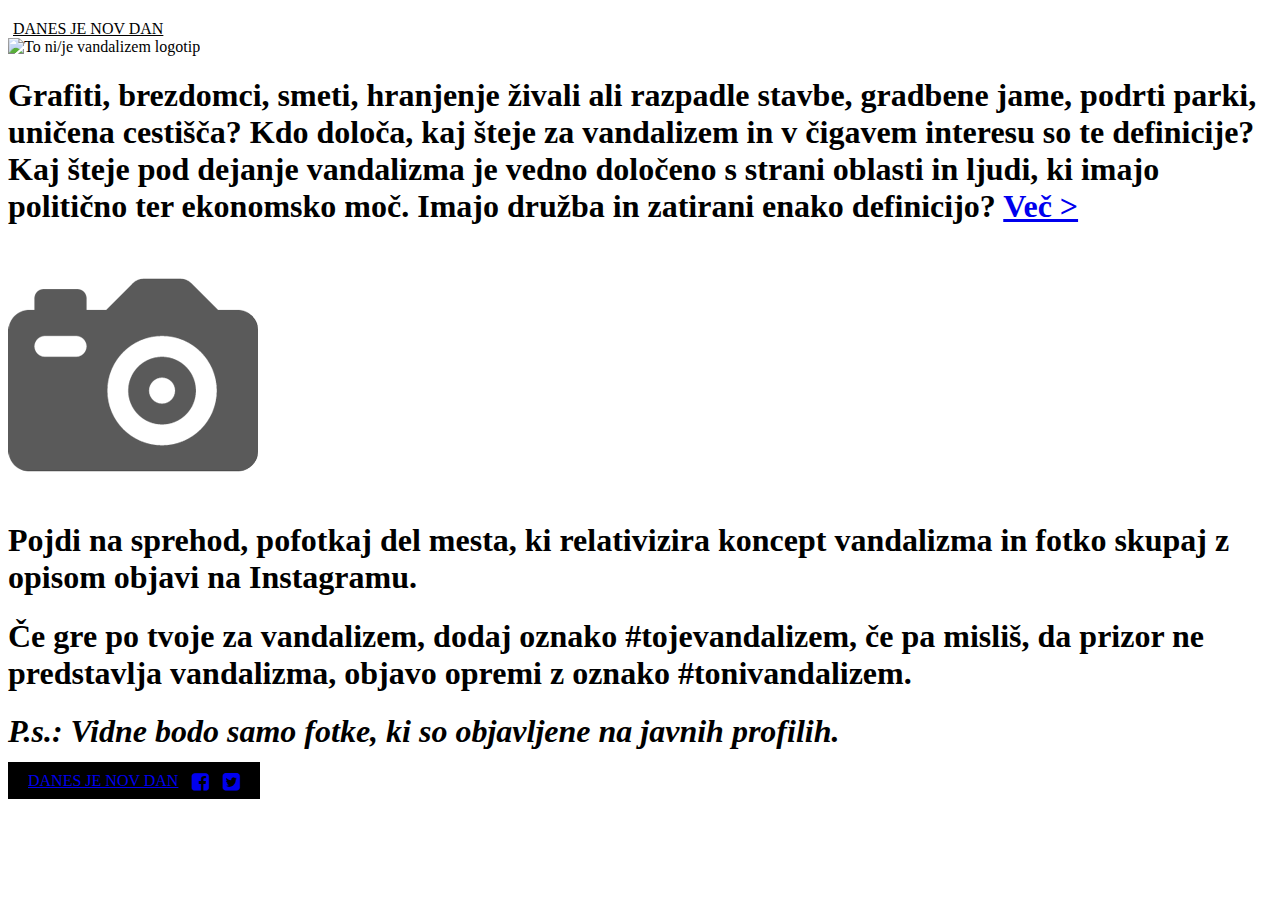
==== index.html @ c138c22d "initial commit" ====
﻿<!DOCTYPE html>
<html lang="en">
  <head>
    <meta charset="utf-8">
    <meta http-equiv="X-UA-Compatible" content="IE=edge">
    <meta name="viewport" content="width=device-width, initial-scale=1">
    <meta name="description" content="Grafiti, brezdomci, smeti, hranjenje živali ali razpadle stavbe, gradbene jame, podrti parki, uničena cestišča? Kdo določa, kaj šteje za vandalizem in v čigavem interesu so te definicije?">
    <meta name="author" content="Danes je nov dan, Inštitut za druga vprašanja">
    <link rel="icon" href="http://danesjenovdan.si/vandalizem/assets/img/favicon.ico">
	<link rel="stylesheet" href="https://maxcdn.bootstrapcdn.com/font-awesome/4.4.0/css/font-awesome.min.css">
    <title>Je to vandalizem?</title>

	<meta property="og:title" content="Je to vandalizem?" />
    <meta property="og:type" content="article" />
    <meta property="og:description" content="Grafiti, brezdomci, smeti, hranjenje živali ali razpadle stavbe, gradbene jame, podrti parki, uničena cestišča? Kdo določa, kaj šteje za vandalizem in v čigavem interesu so te definicije?" />
    <meta property="og:image" content="http://danesjenovdan.si/vandalizem/assets/img/og.png" />
	
    <!-- Bootstrap core CSS -->
    <link href="http://danesjenovdan.si/vandalizem/assets/css/bootstrap.css" rel="stylesheet">

    <!-- Custom styles for this template -->
    <link href="http://danesjenovdan.si/vandalizem/assets/css/ionicons.min.css" rel="stylesheet">
    <link href="http://danesjenovdan.si/vandalizem/assets/css/style.css" rel="stylesheet">
  <link rel="shortcut icon" href="http://danesjenovdan.si/vandalizem/assets/img/favicon.ico">

    <!-- IE10 viewport hack for Surface/desktop Windows 8 bug -->
    <script src="assets/js/ie10-viewport-bug-workaround.js"></script>
	<script type="text/javascript" src="http://danesjenovdan.si/vandalizem/assets/js/instafeed.min.js"></script>
    <!-- HTML5 shim and Respond.js IE8 support of HTML5 elements and media queries -->
    <!--[if lt IE 9]>
      <script src="https://oss.maxcdn.com/html5shiv/3.7.2/html5shiv.min.js"></script>
      <script src="https://oss.maxcdn.com/respond/1.4.2/respond.min.js"></script>
    <![endif]-->
  </head>

  <body>

    <div id="h">
	      <div class="container centered">
	  <div class="row">
	  <div class="centered" style="margin-top:20px;">
		<a href="http://danesjenovdan.si/" target="_blank" style="color:black;background-color:white;padding:0 5px;">DANES JE NOV DAN</a>
	  </div>
	  </div>
      <div class="logo centered black">
        <img src="http://danesjenovdan.si/vandalizem/assets/img/logo.png" class="img-responsive" alt="To ni/je vandalizem logotip">
      </div><!--/logo-->

        <div class="row black">
          <div class="col-md-12">
            <h1><span>Grafiti, brezdomci, smeti, hranjenje živali ali razpadle stavbe, gradbene jame, podrti parki, uničena cestišča? Kdo določa, kaj šteje za vandalizem in v čigavem interesu so te definicije? Kaj šteje pod dejanje vandalizma je vedno določeno s strani oblasti in ljudi, ki imajo politično ter ekonomsko moč. Imajo družba in zatirani enako definicijo? <a href="./vec/">Več ></a></span></h1></div>
        </div><!--/row-->

        <div class="row" style="margin-bottom:10px;">
          <div class="col-sm-4 col-md-offset-4 btn">
           

          </div><!--/col-md-4-->
        
        </div><!--/row-->
      </div><!--/container-->
    </div><!--H-->
    <div id="g">
      <div class="container">
        <div class="row centered">
			<div class="col-md-4 hidden-xs">
				<img src="assets/img/kamera.png" class="img-responsive"  alt="slika kamere">
			</div>
			<div class="col-md-8 col-xs-12">
				<h1>Pojdi na sprehod, pofotkaj del mesta, ki relativizira koncept vandalizma in fotko skupaj z opisom objavi na Instagramu.</h1>
				<h1>Če gre po tvoje za vandalizem, dodaj oznako <strong>‪#‎tojevandalizem</strong>‬, če pa misliš, da prizor ne predstavlja vandalizma, objavo opremi z oznako <strong>‪#‎tonivandalizem‬</strong>.</h1>
				<h1><i>P.s.: Vidne bodo samo fotke, ki so objavljene na javnih profilih.</i></h1>
			</div>
		</div><!--/row-->
      </div><!--/.container-->

    </div><!--/.G-->
    <div class="container ptb">
      <div class="row">
        <div class="col-md-12">
<script id="twine-script" src="//apps.twinesocial.com/embed?app=danesjenovdan&showNav=yes"><a href="http://www.twinesocial.com/blog/embed-pinterest-wall-on-website/" id="twine-hub-url">embed pinterest wall on website</a></script>		</div>
      </div><!--/row-->
    </div><!-- /.container -->


    <div id="f">
      <div class="container">
        <div class="row centered">
          <div class="col-md-8 col-md-offset-2">
            <span style="background:black;color:white;padding:10px 20px;"><a href="http://danesjenovdan.si/">DANES JE NOV DAN</a> <a href="https://www.facebook.com/danesjenovdan" target="_blank"><i class="fa fa-facebook-square" style="margin-right:10px;margin-left:10px;vertical-align: middle;font-size: 20px"></i></a> <a href="https://twitter.com/danesjenovdan" target="_blank"><i class="fa fa-twitter-square" style="vertical-align: middle;font-size:20px;margin-right:0px;"></i></a></span>
          </div><!--/col-md-8-->
		</div>
      </div><!--/container-->
    </div><!--/.F-->

    <!-- Bootstrap core JavaScript
    ================================================== -->
    <!-- Placed at the end of the document so the pages load faster -->
    <script src="assets/js/jquery.min.js"></script>
    <script src="assets/js/bootstrap.min.js"></script>
    <script src="assets/js/retina-1.1.0.js"></script>
    <script src="assets/js/jquery.hoverdir.js"></script>
    <script src="assets/js/jquery.hoverex.min.js"></script>
    <script src="assets/js/jquery.prettyPhoto.js"></script>
    <script src="assets/js/jquery.isotope.min.js"></script>
    <script src="assets/js/custom.js"></script>
	<script src="/js/jquery.cookie.js"></script>

    <script>
        (function () {
            'use strict';
            window.Fingerprint = function (a) {
                var e = Array.prototype.forEach,
                    f = Array.prototype.map;
                this.each = function (a, b, c) {
                    if (null !== a)
                        if (e && a.forEach === e) a.forEach(b, c);
                        else if (a.length === +a.length)
                        for (var d = 0, f = a.length; d < f && b.call(c, a[d], d, a) !== {}; d++);
                    else
                        for (d in a)
                            if (a.hasOwnProperty(d) && b.call(c, a[d], d, a) === {}) break
                };
                this.map = function (a, b, c) {
                    var d = [];
                    if (null == a) return d;
                    if (f && a.map === f) return a.map(b, c);
                    this.each(a, function (a, f, e) {
                        d[d.length] = b.call(c, a, f, e)
                    });
                    return d
                };
                a && (this.hasher = a)
            };
            Fingerprint.prototype = {
                get: function () {
                    var a = [];
                    a.push(navigator.userAgent);
                    a.push([screen.height, screen.width, screen.colorDepth].join("x"));
                    a.push((new Date).getTimezoneOffset());
                    a.push(!!window.sessionStorage);
                    a.push(!!window.localStorage);
                    var e = this.map(navigator.plugins, function (a) {
                        var e = this.map(a, function (a) {
                            return [a.type, a.suffixes].join("~")
                        }).join(",");
                        return [a.name, a.description, e].join("::")
                    }, this).join(";");
                    a.push(e);
                    return this.hasher ? this.hasher(a.join("###"), 31) : this.murmurhash3_32_gc(a.join("###"), 31)
                },
                murmurhash3_32_gc: function (a, e) {
                    var f, g, b, c, d;
                    f = a.length & 3;
                    g = a.length - f;
                    b = e;
                    for (d = 0; d < g;) c = a.charCodeAt(d) & 255 | (a.charCodeAt(++d) & 255) << 8 | (a.charCodeAt(++d) & 255) << 16 | (a.charCodeAt(++d) & 255) << 24, ++d, c = 3432918353 * (c & 65535) + ((3432918353 * (c >>> 16) & 65535) << 16) & 4294967295, c = c << 15 | c >>> 17, c = 461845907 * (c & 65535) + ((461845907 * (c >>> 16) & 65535) << 16) & 4294967295, b ^= c, b = b << 13 | b >>> 19, b = 5 * (b & 65535) + ((5 * (b >>> 16) & 65535) << 16) & 4294967295, b = (b & 65535) + 27492 + (((b >>> 16) + 58964 & 65535) << 16);
                    c = 0;
                    switch (f) {
                    case 3:
                        c ^= (a.charCodeAt(d + 2) & 255) << 16;
                    case 2:
                        c ^= (a.charCodeAt(d + 1) & 255) << 8;
                    case 1:
                        c ^= a.charCodeAt(d) & 255, c = 3432918353 * (c & 65535) + ((3432918353 * (c >>> 16) & 65535) << 16) & 4294967295, c = c << 15 | c >>> 17, b ^= 461845907 * (c & 65535) + ((461845907 * (c >>> 16) & 65535) << 16) & 4294967295
                    }
                    b ^= a.length;
                    b ^= b >>> 16;
                    b = 2246822507 * (b & 65535) + ((2246822507 * (b >>> 16) & 65535) << 16) & 4294967295;
                    b ^= b >>> 13;
                    b = 3266489909 * (b & 65535) + ((3266489909 * (b >>> 16) & 65535) << 16) & 4294967295;
                    return (b ^ b >>> 16) >>> 0
                }
            }
        })();

        (function (i, s, o, g, r, a, m) {
            i['GoogleAnalyticsObject'] = r;
            i[r] = i[r] || function () {
                (i[r].q = i[r].q || []).push(arguments)
            }, i[r].l = 1 * new Date();
            a = s.createElement(o),
                m = s.getElementsByTagName(o)[0];
            a.async = 1;
            a.src = g;
            m.parentNode.insertBefore(a, m)
        })(window, document, 'script', '//www.google-analytics.com/analytics.js', 'ga');

        var fingerprint = new Fingerprint().get();
        ga('create', 'UA-36901322-1', 'danesjenovdan.si', {
            'storage': 'none',
            'clientId': fingerprint,
            'userId': $.cookie('djndid')
        });
        ga('send', 'pageview', {
            'anonymizeIp': 'true'
        });

        ga('set', 'dimension1', $.cookie('djndid'));
    </script>
    <!-- End of Google Universal Analytics -->
    <!-- better pageview tracking -->
    <script>
        (function (tos) {
            window.setInterval(function () {
                tos = (function (t) {
                    return t[0] == 50 ? (parseInt(t[1]) + 1) + ':00' : (t[1] || '0') + ':' + (parseInt(t[0]) + 10);
                })(tos.split(':').reverse());
                ga('send', 'event', 'Time', 'Log', 'ToS', tos);
            }, 10000);
        })('00');
    </script>
	
    <script>
// Portfolio
(function($) {
  "use strict";
  var $container = $('.portfolio'),
    $items = $container.find('.portfolio-item'),
    portfolioLayout = 'fitRows';
    
    if( $container.hasClass('portfolio-centered') ) {
      portfolioLayout = 'masonry';
    }
        
    $container.isotope({
      filter: '*',
      animationEngine: 'best-available',
      layoutMode: portfolioLayout,
      animationOptions: {
      duration: 750,
      easing: 'linear',
      queue: false
    },
    masonry: {
    }
    }, refreshWaypoints());
    
    function refreshWaypoints() {
      setTimeout(function() {
      }, 1000);   
    }
        
    $('nav.portfolio-filter ul a').on('click', function() {
        var selector = $(this).attr('data-filter');
        $container.isotope({ filter: selector }, refreshWaypoints());
        $('nav.portfolio-filter ul a').removeClass('active');
        $(this).addClass('active');
        return false;
    });
    
    function getColumnNumber() { 
      var winWidth = $(window).width(), 
      columnNumber = 1;
    
      if (winWidth > 1200) {
        columnNumber = 5;
      } else if (winWidth > 950) {
        columnNumber = 4;
      } else if (winWidth > 600) {
        columnNumber = 3;
      } else if (winWidth > 400) {
        columnNumber = 2;
      } else if (winWidth > 250) {
        columnNumber = 1;
      }
        return columnNumber;
      }       
      
      function setColumns() {
        var winWidth = $(window).width(), 
        columnNumber = getColumnNumber(), 
        itemWidth = Math.floor(winWidth / columnNumber);
        
        $container.find('.portfolio-item').each(function() { 
          $(this).css( { 
          width : itemWidth + 'px' 
        });
      });
    }
    
    function setPortfolio() { 
      setColumns();
      $container.isotope('reLayout');
    }
      
    $container.imagesLoaded(function () { 
      setPortfolio();
    });
    
    $(window).on('resize', function () { 
    setPortfolio();          
  });
})(jQuery);
</script>
  </body>
</html>
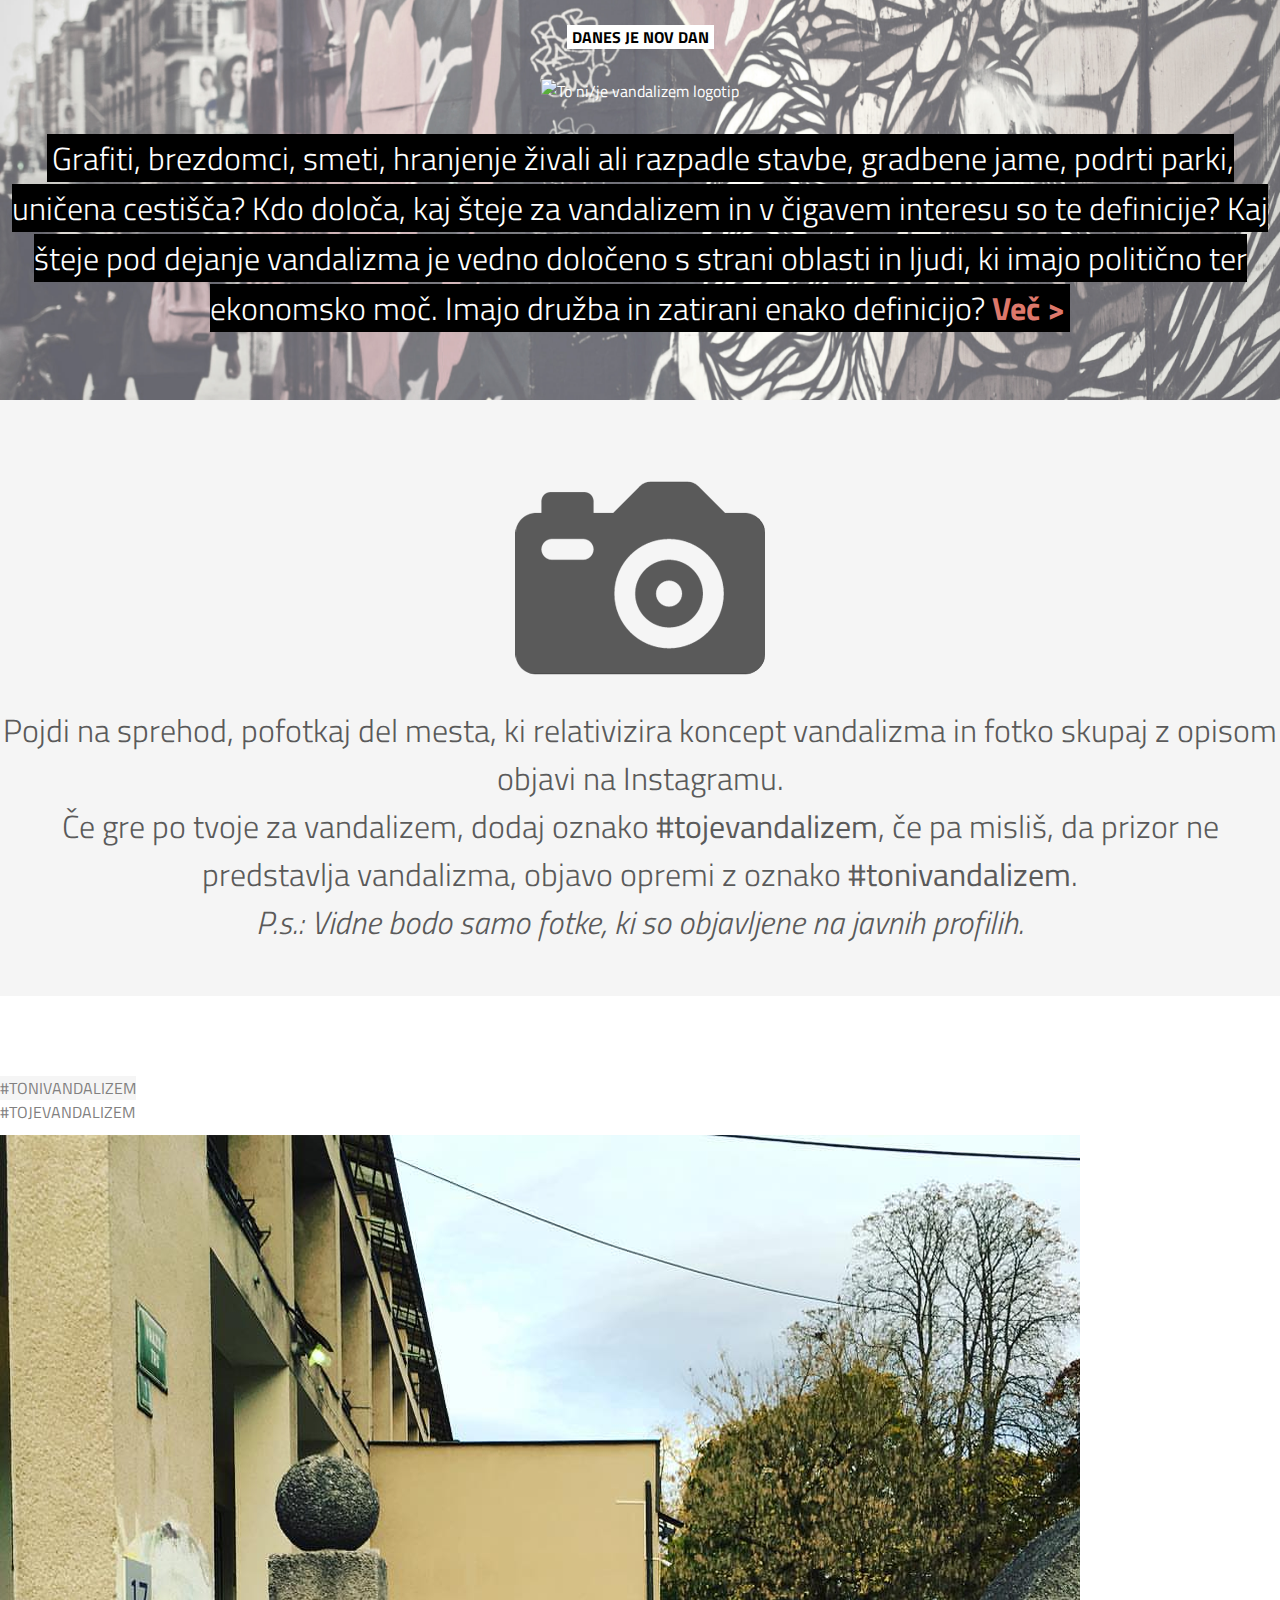
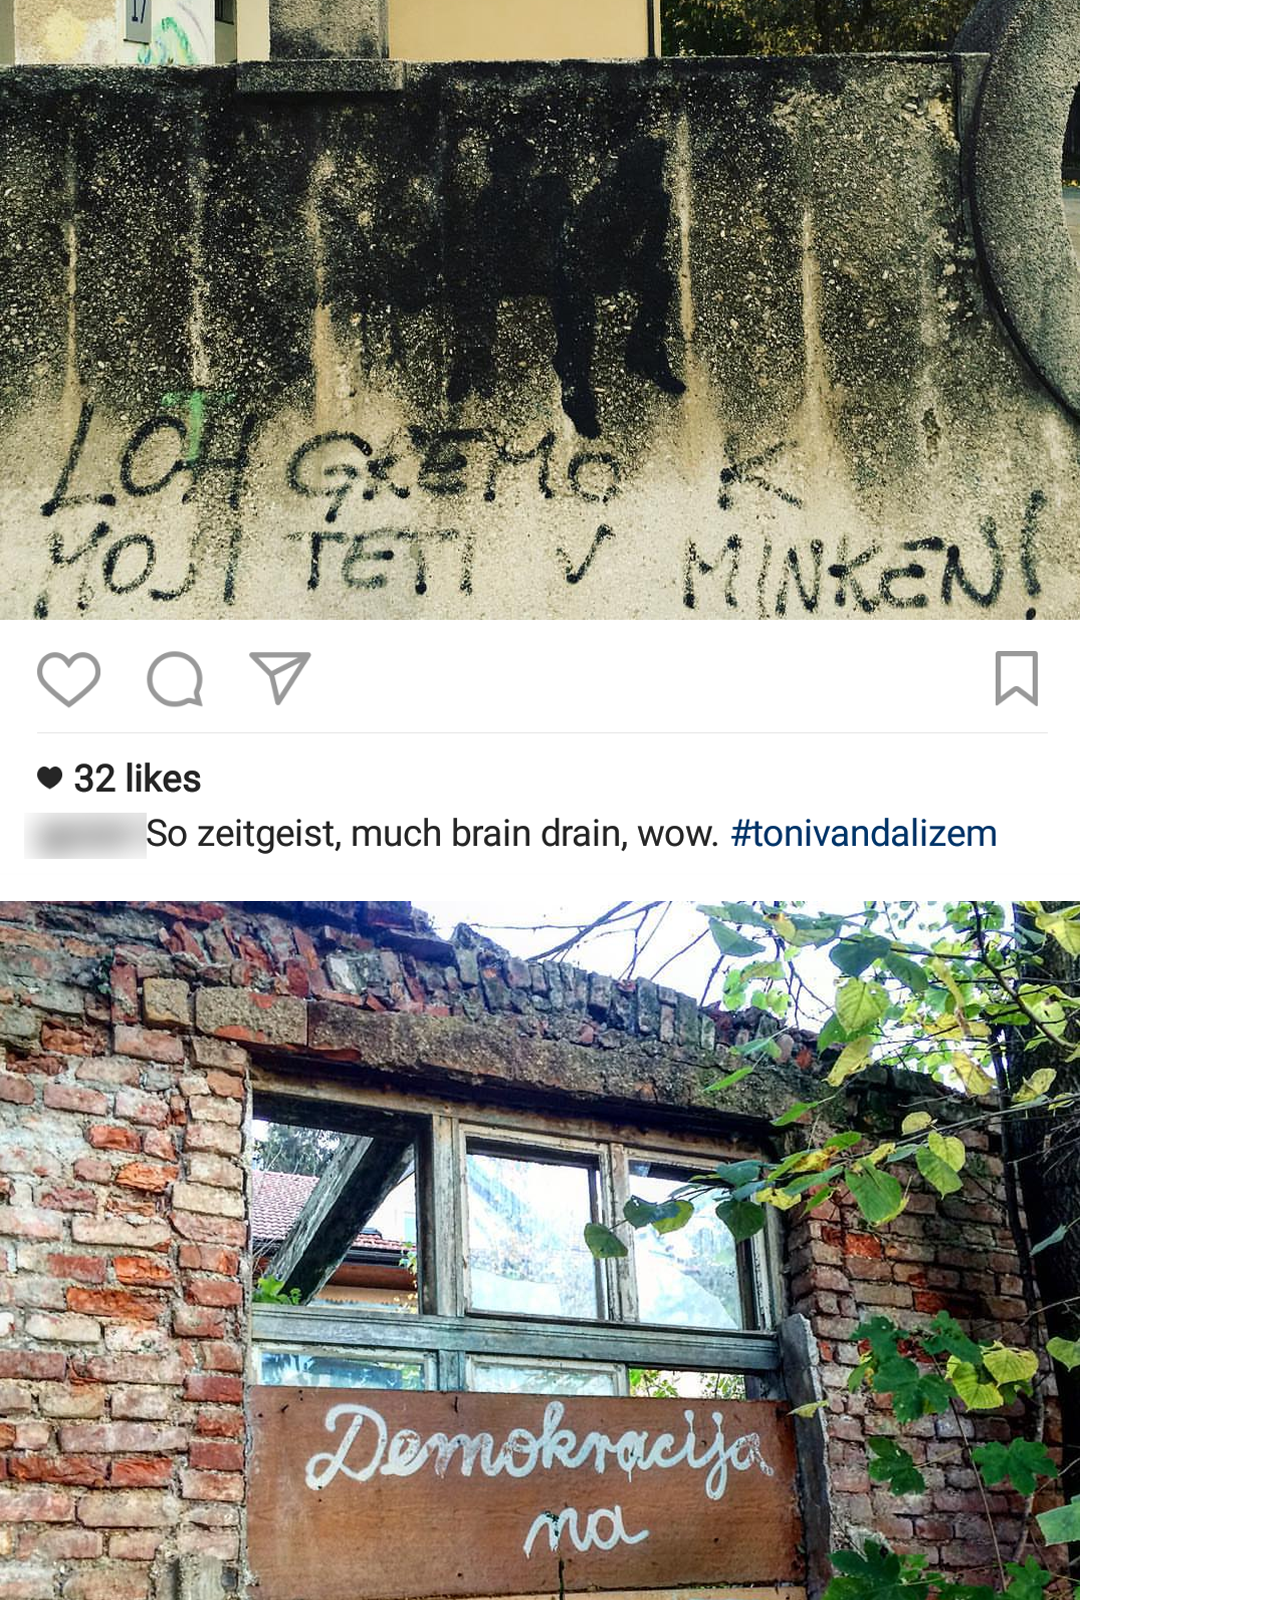
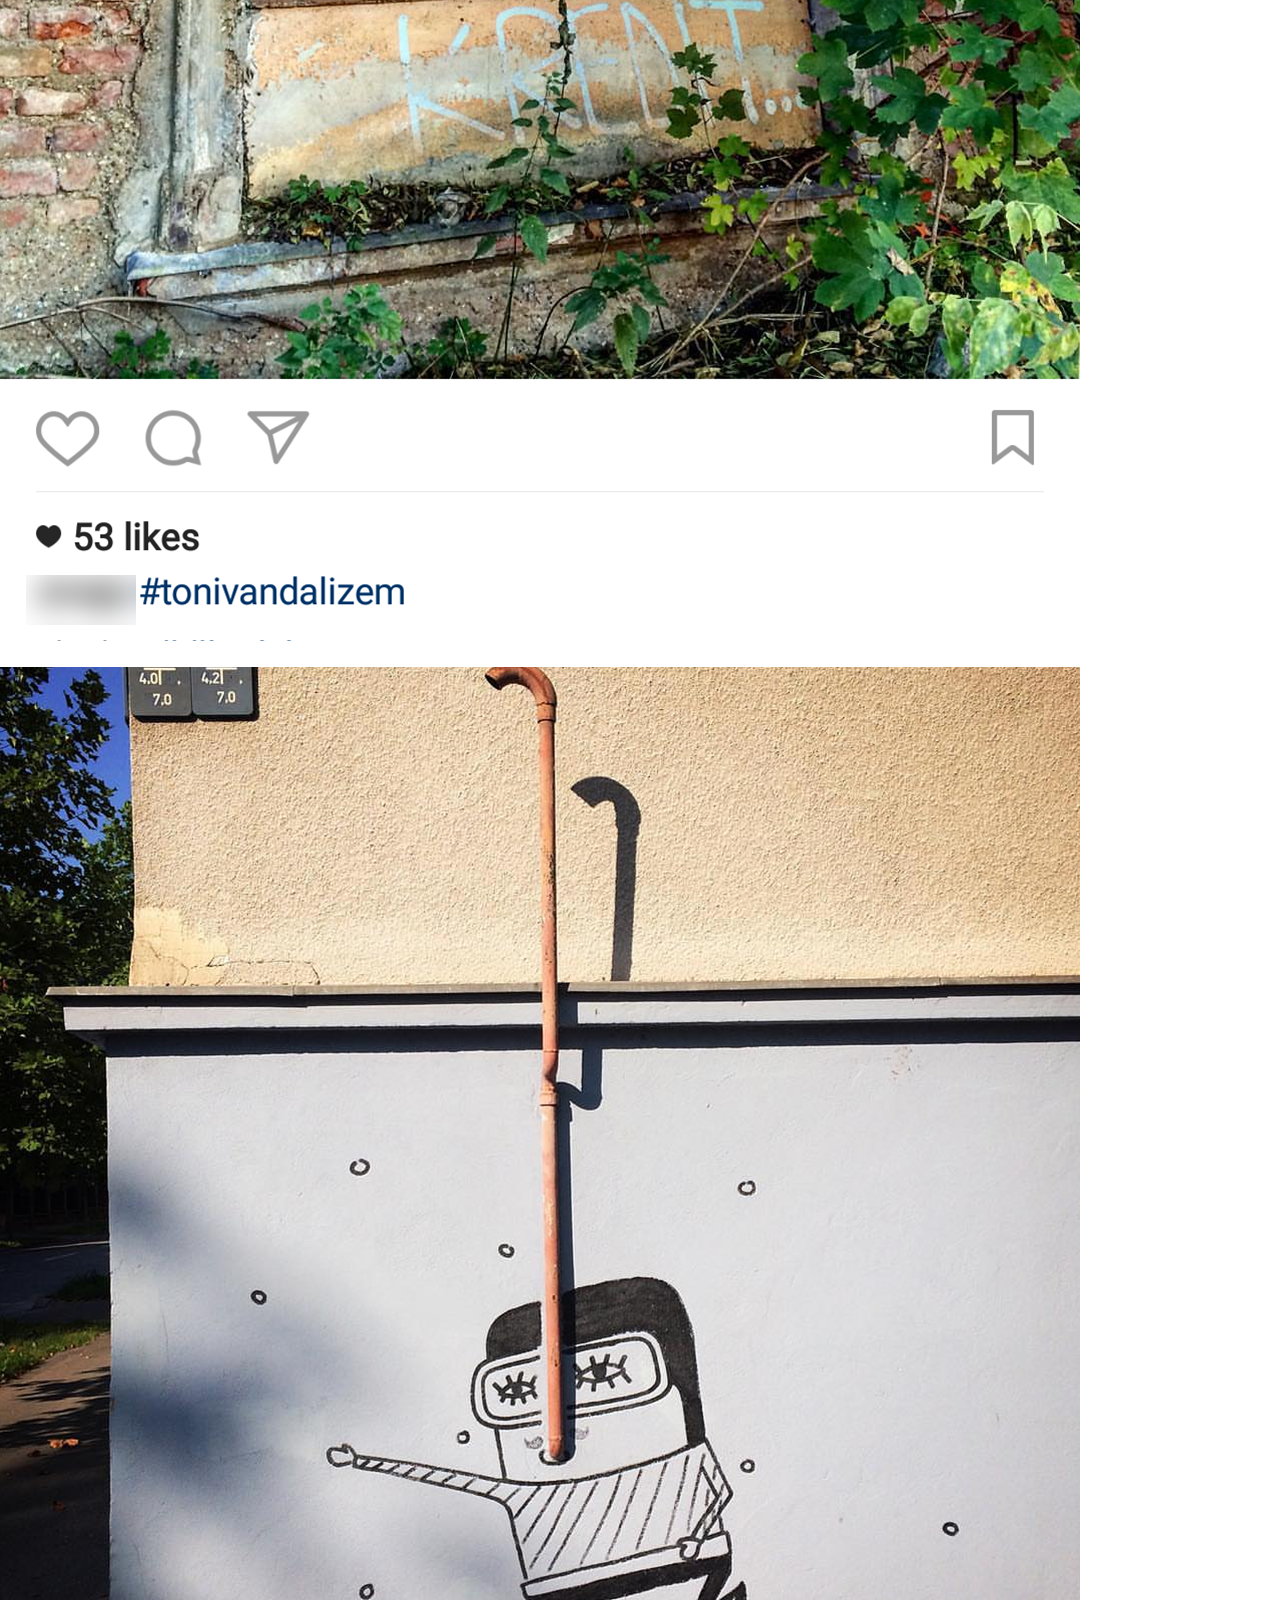
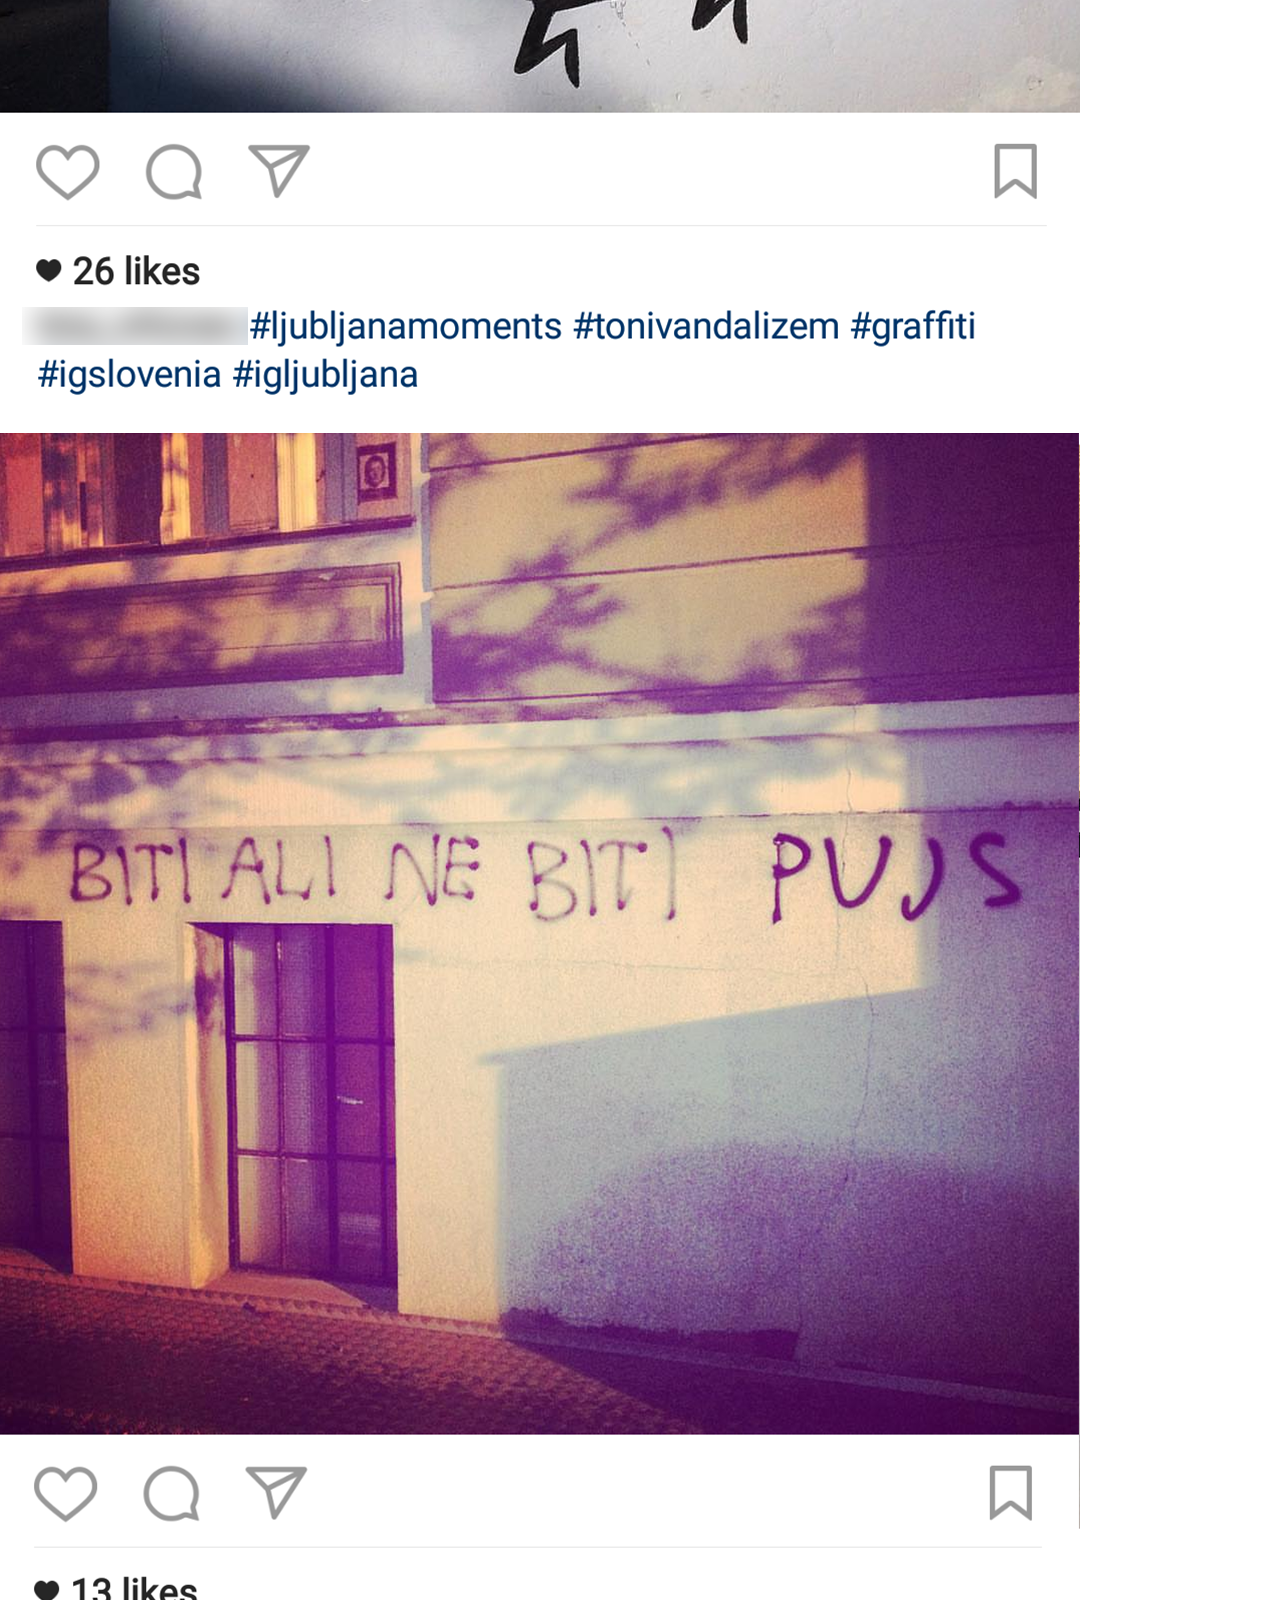
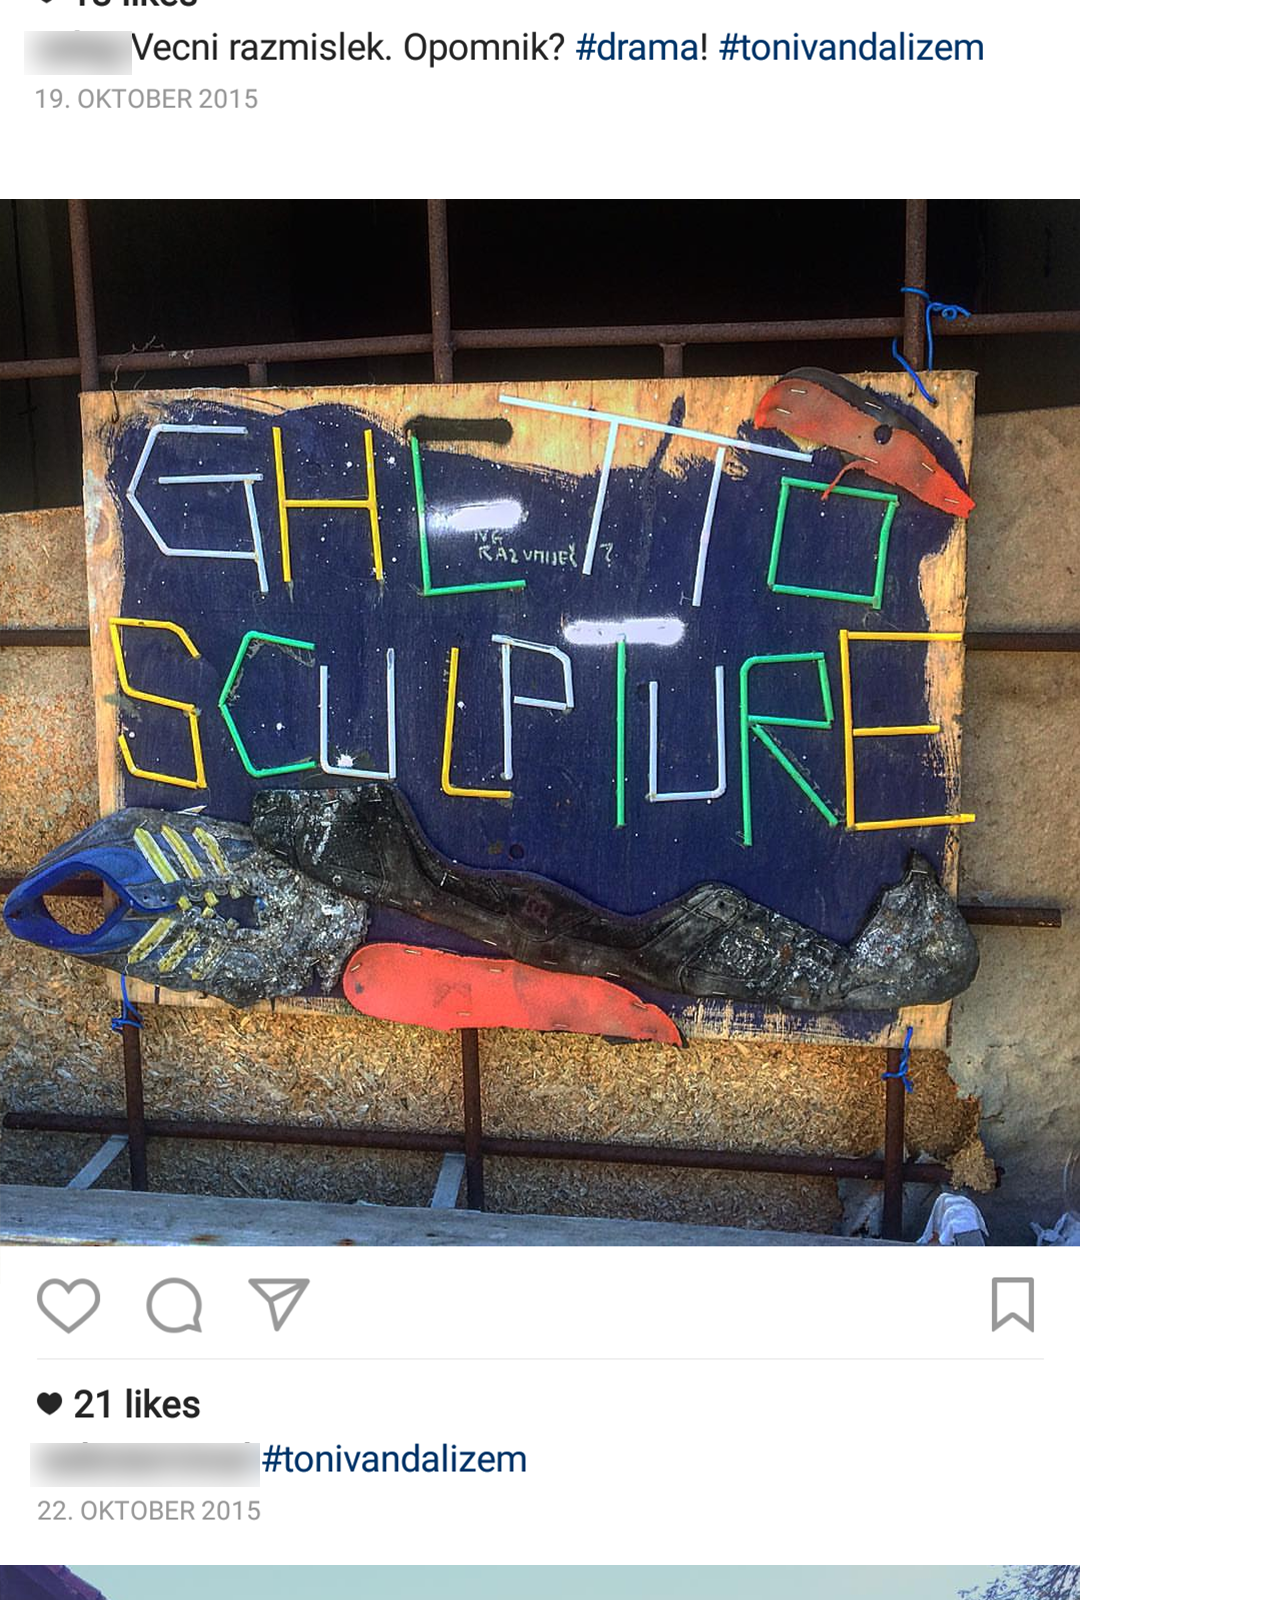
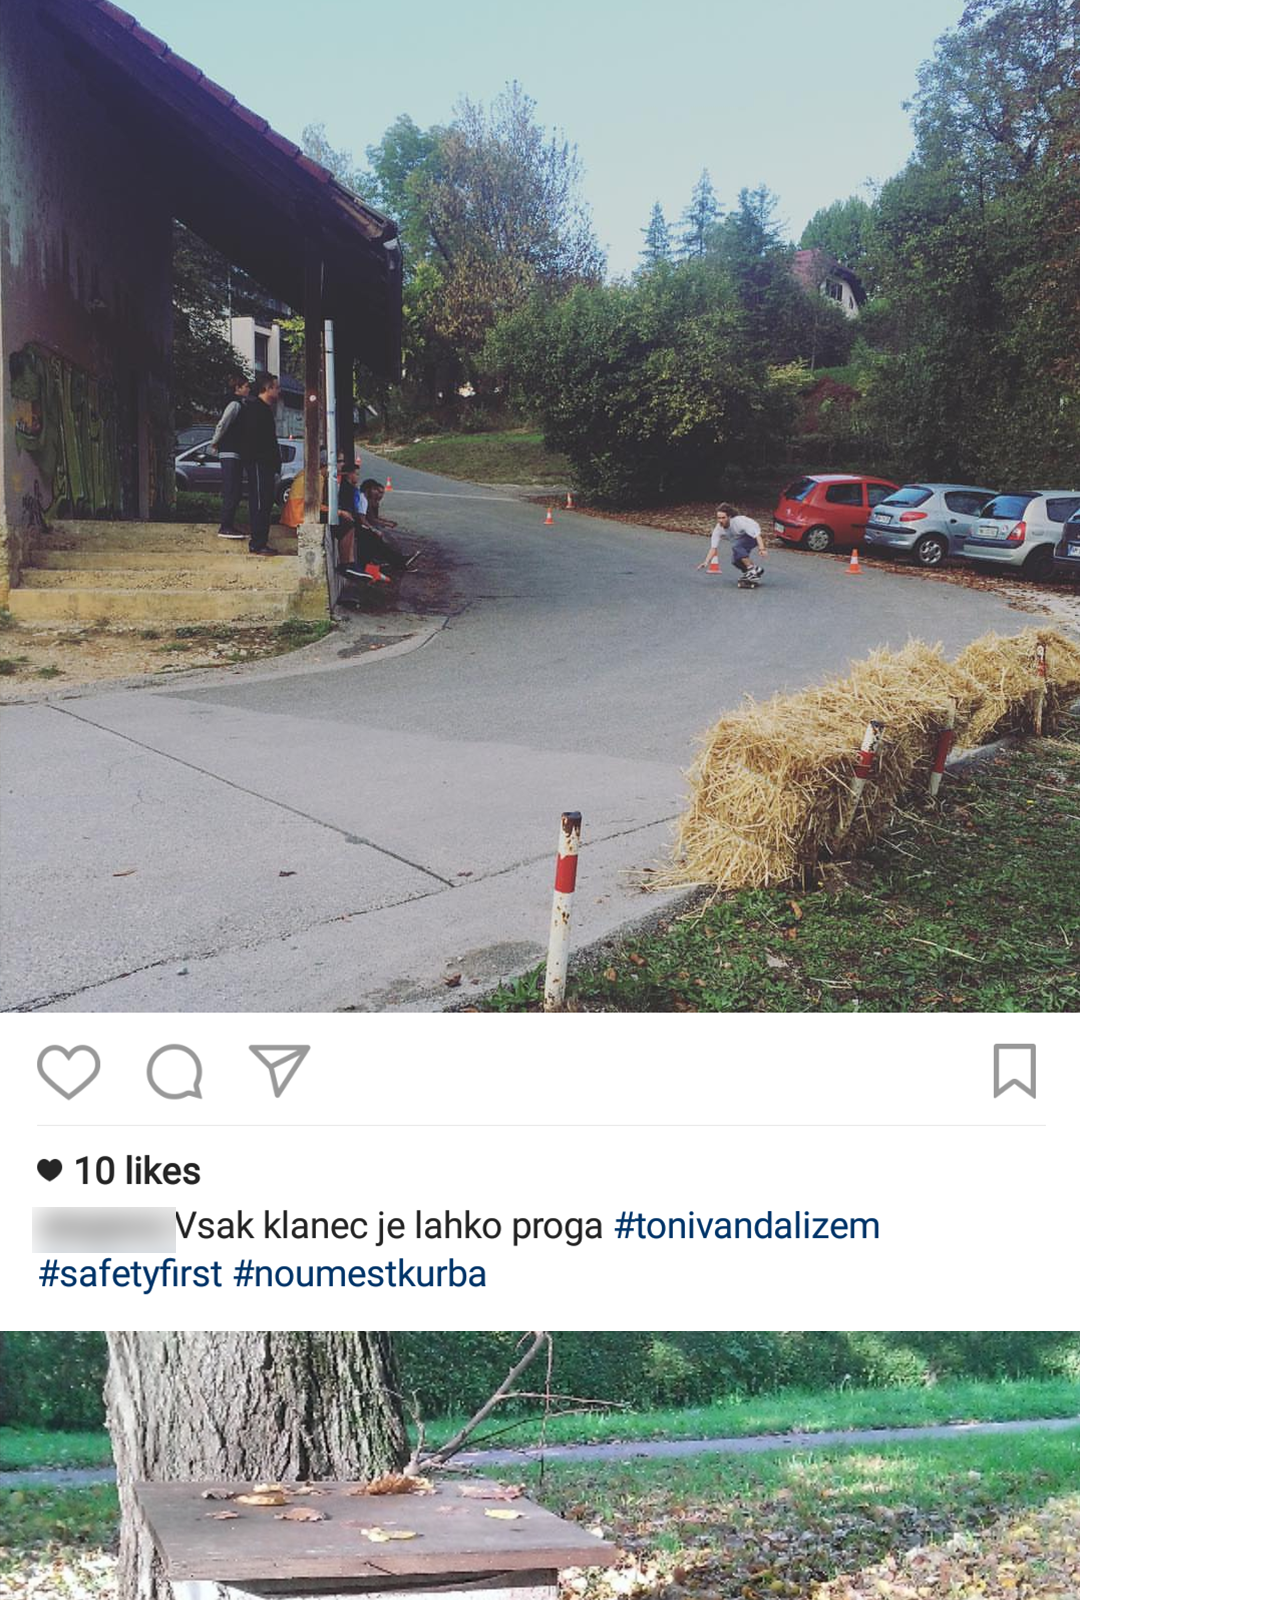
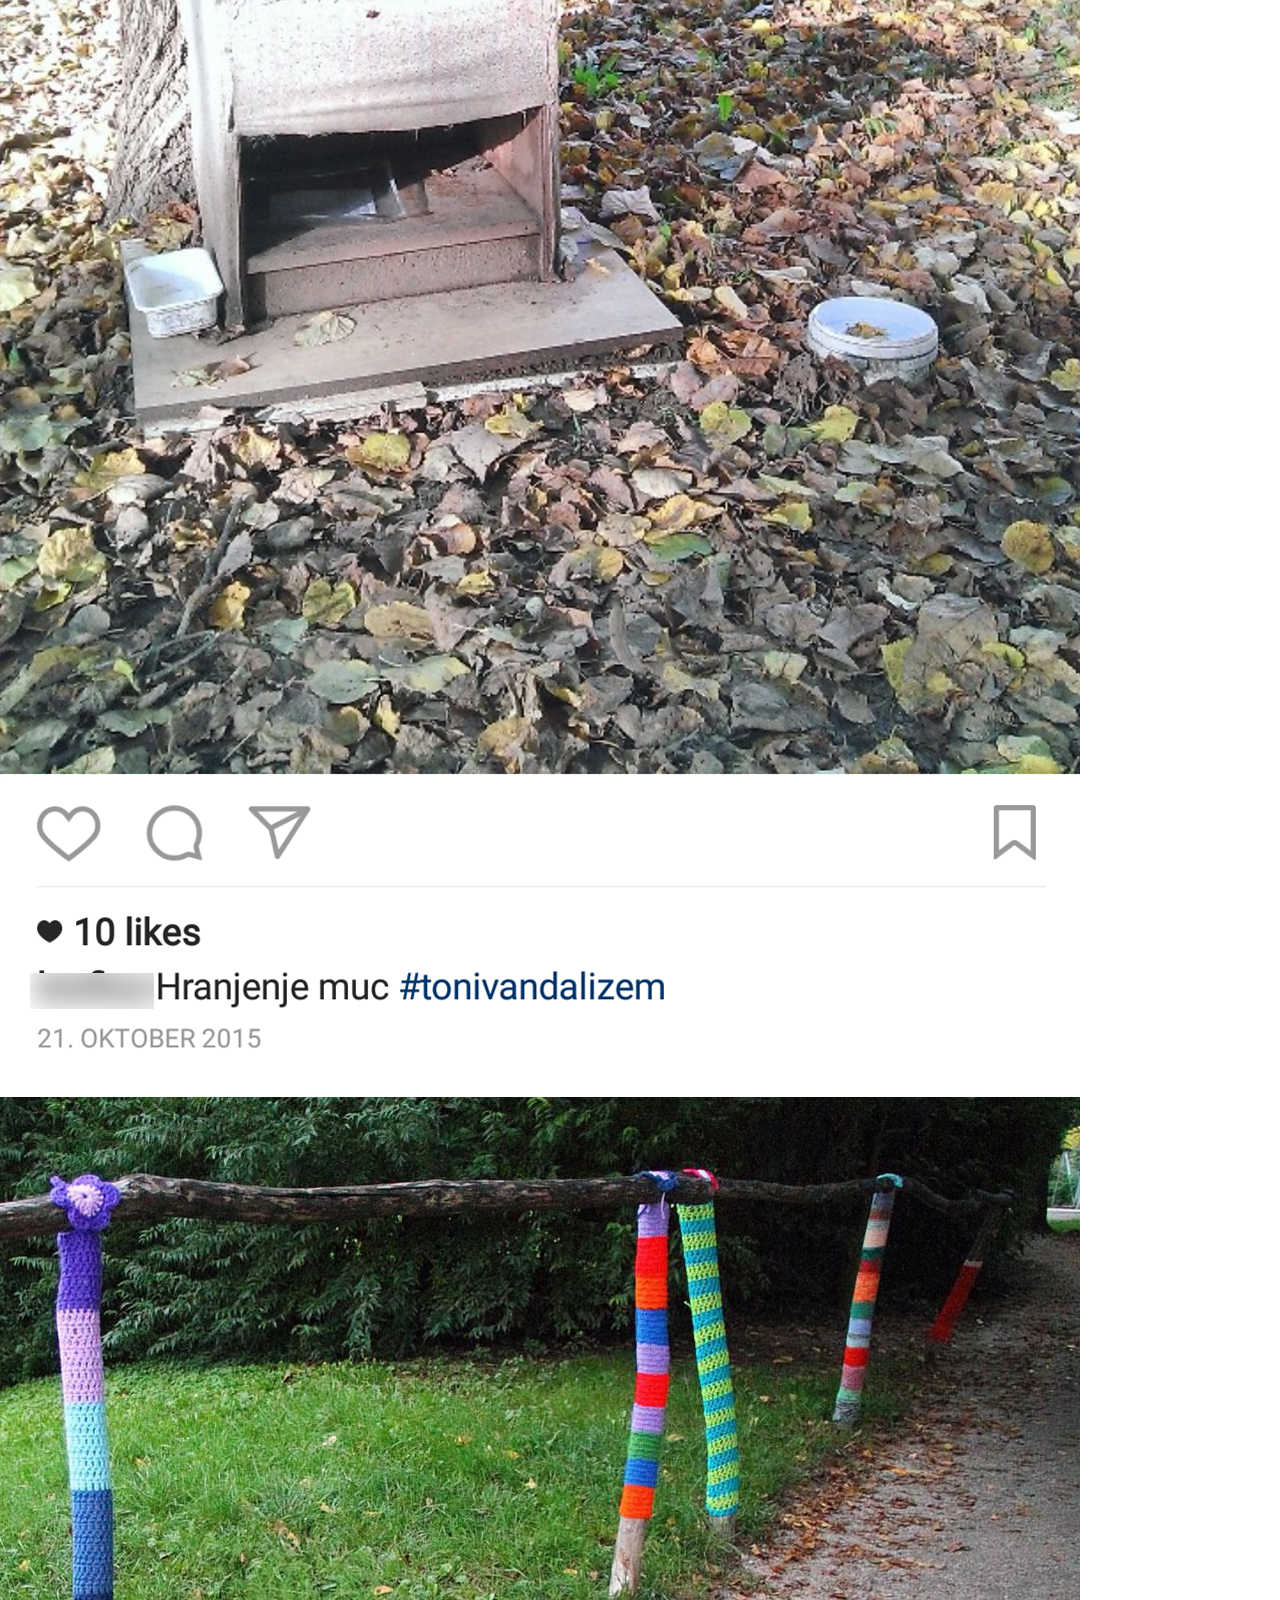
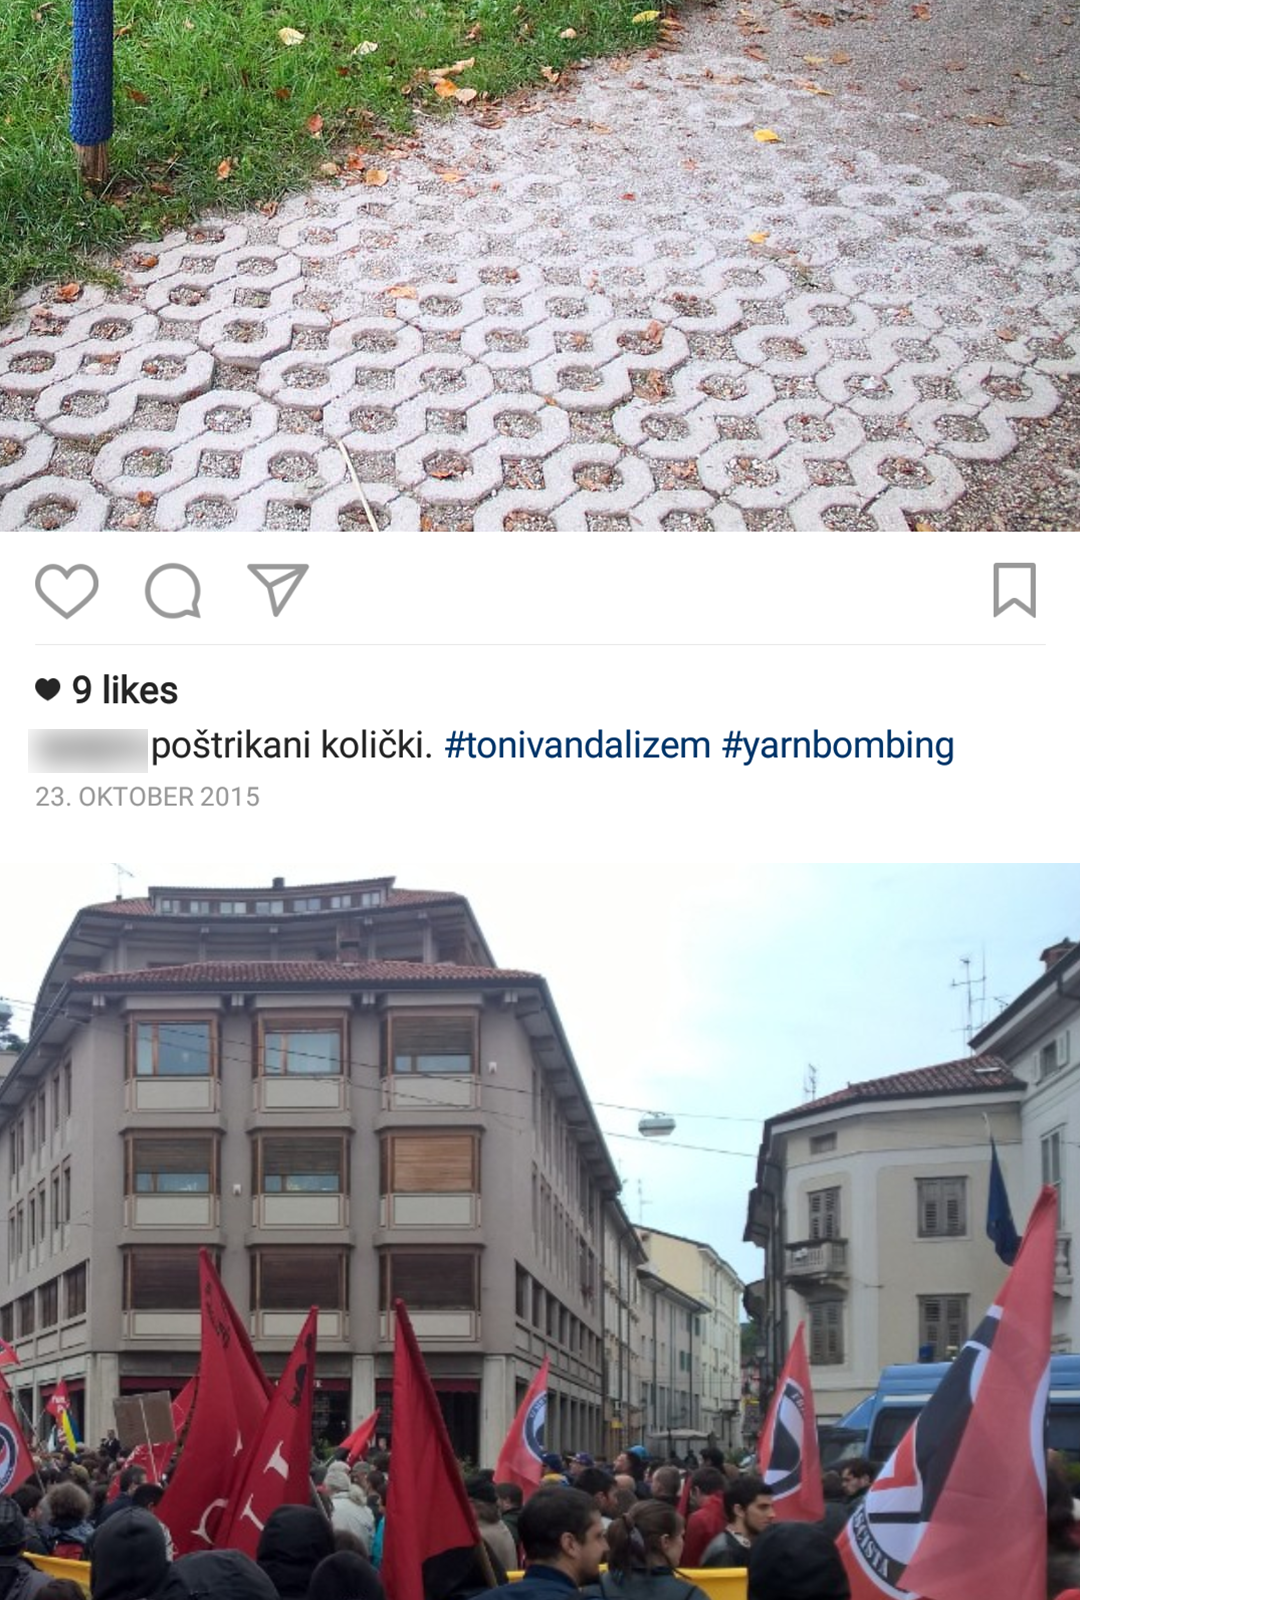
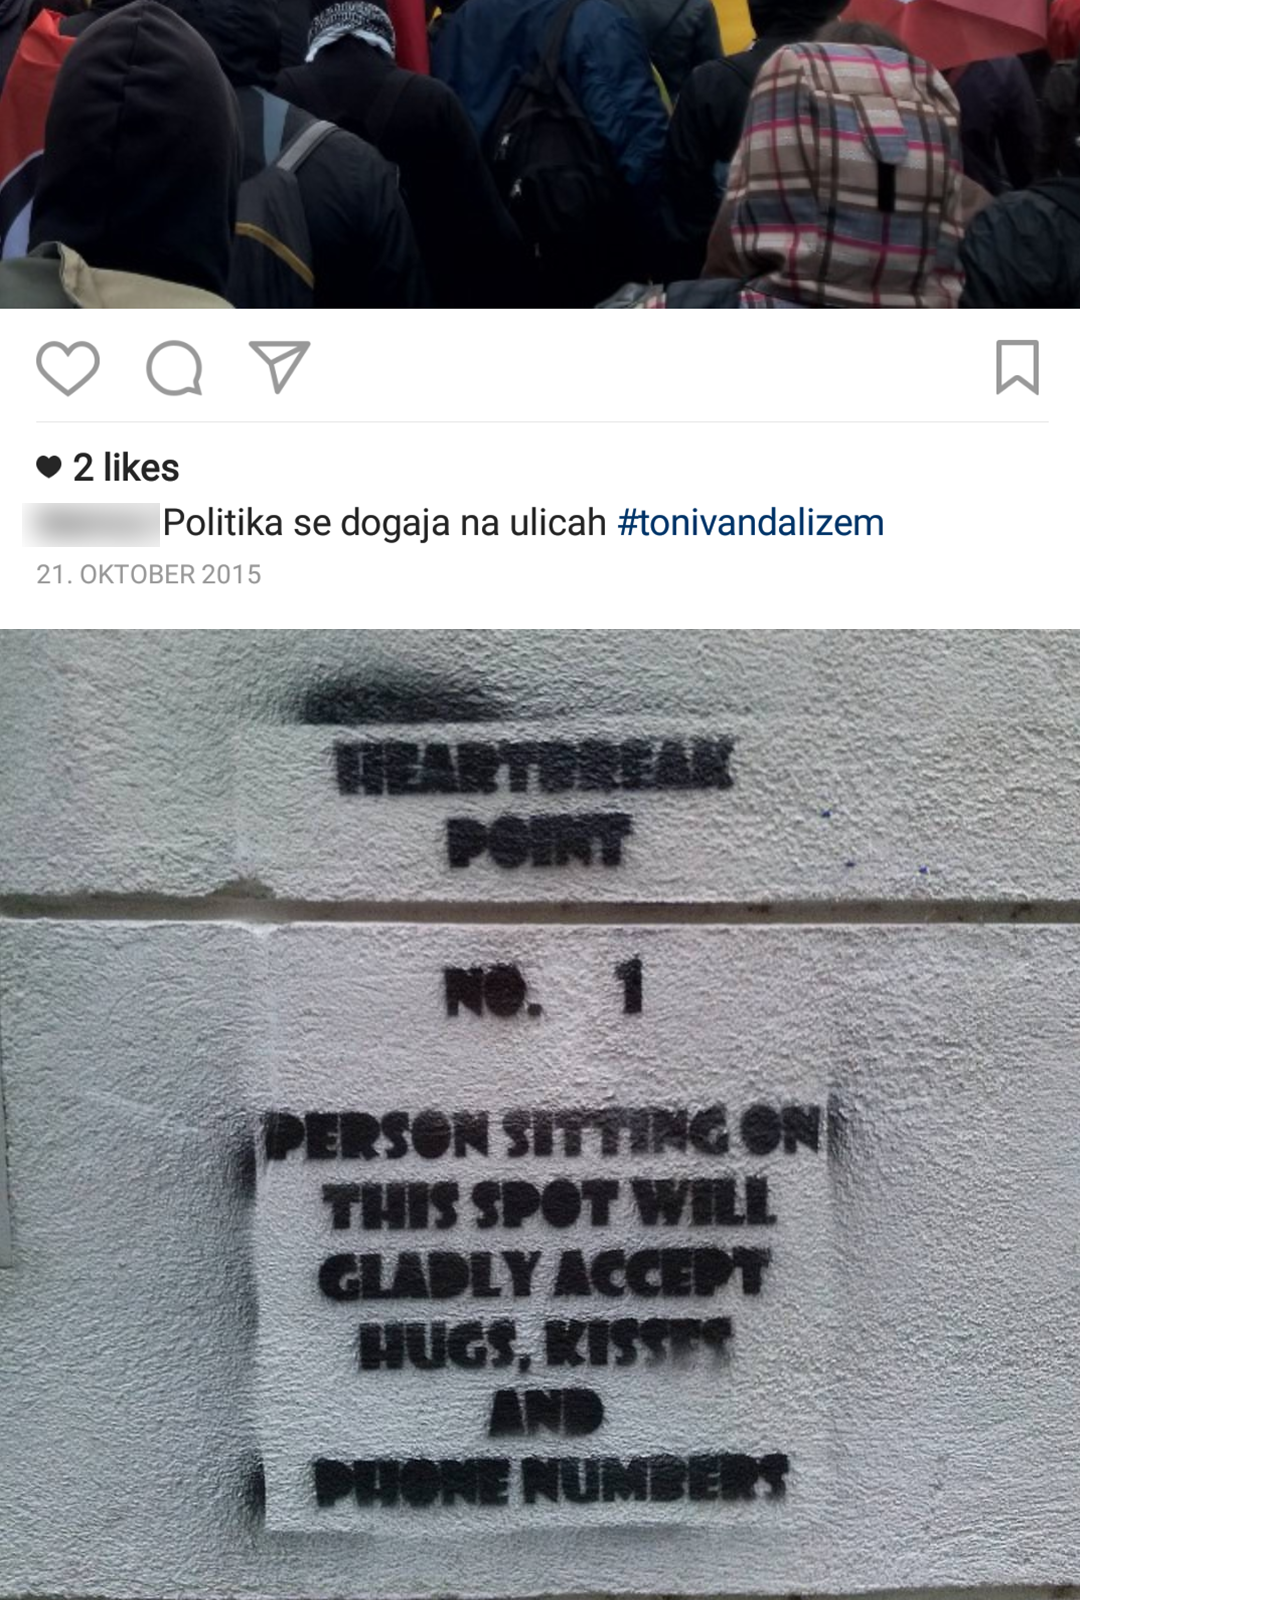
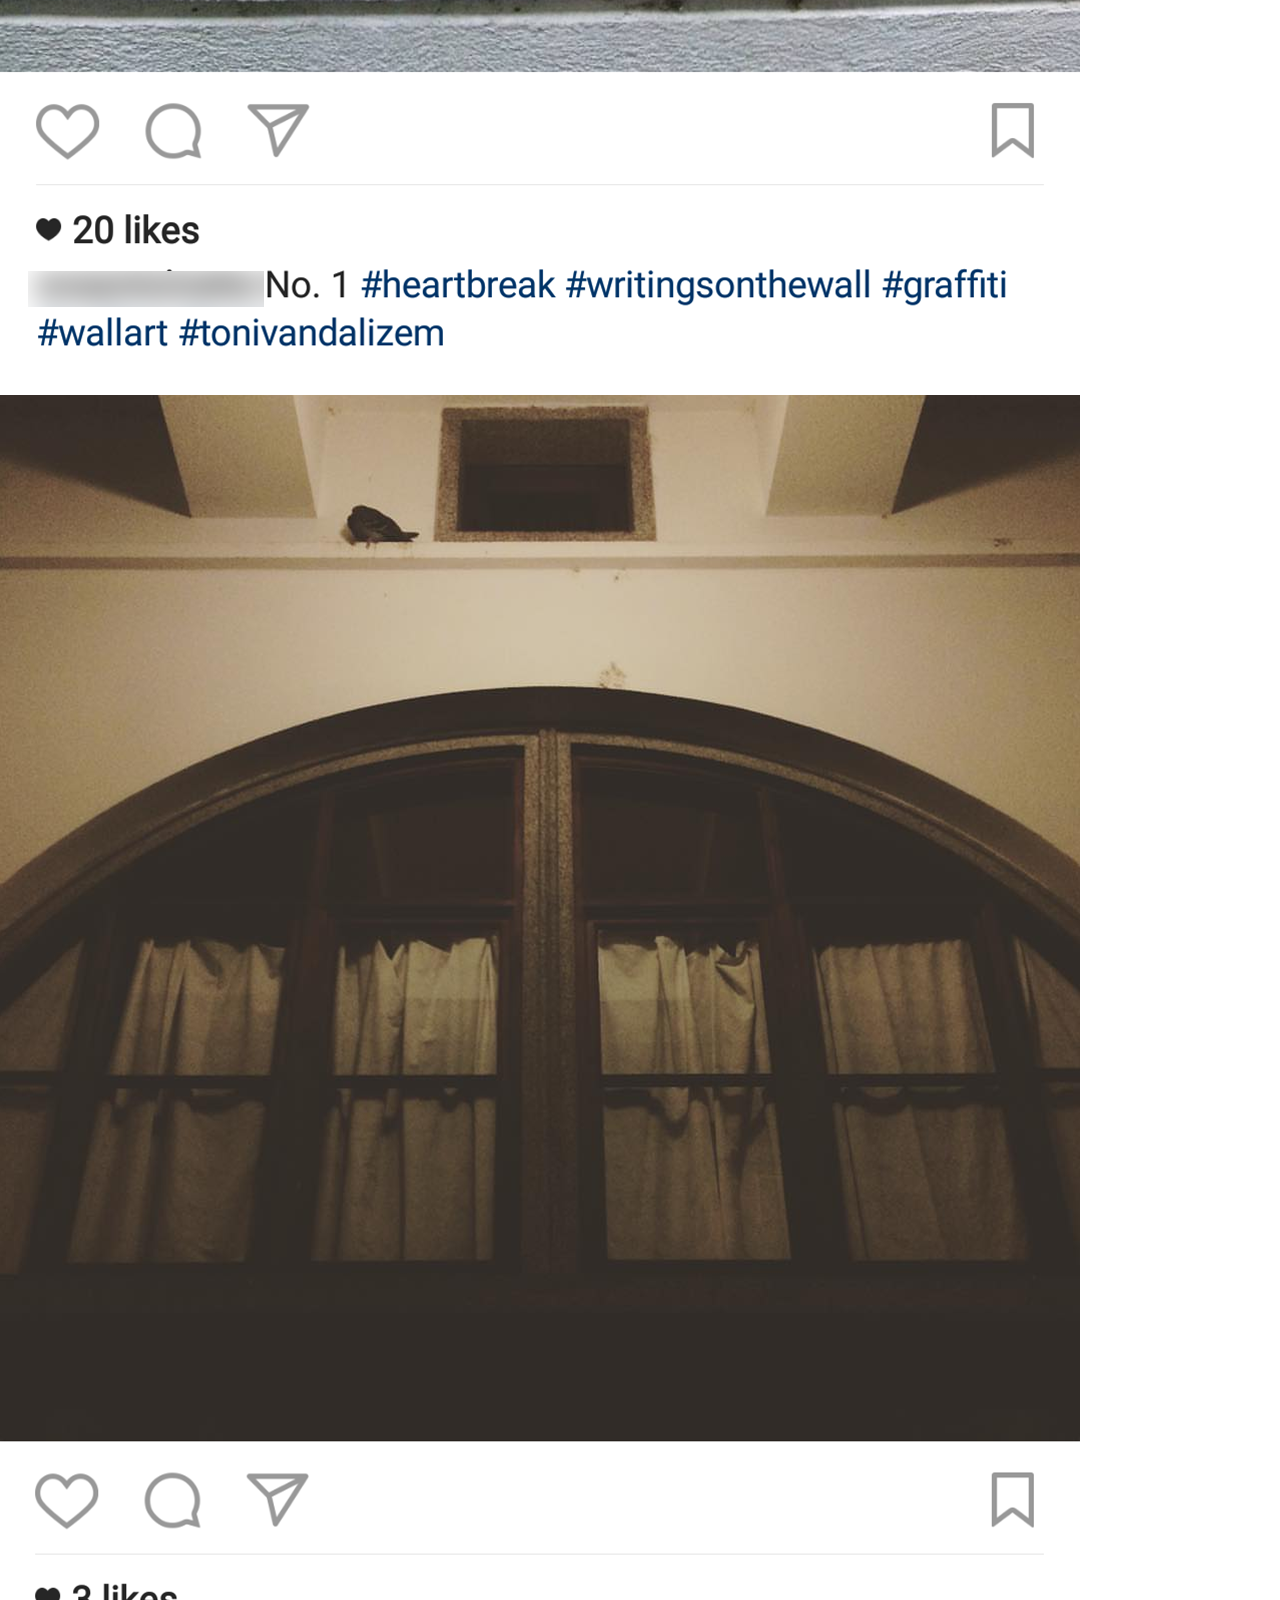
==== commit 26fc16b4: "update with photos" ====
--- a/index.html
+++ b/index.html
@@ -1,297 +1,405 @@
 ﻿<!DOCTYPE html>
 <html lang="en">
-  <head>
-    <meta charset="utf-8">
-    <meta http-equiv="X-UA-Compatible" content="IE=edge">
-    <meta name="viewport" content="width=device-width, initial-scale=1">
-    <meta name="description" content="Grafiti, brezdomci, smeti, hranjenje živali ali razpadle stavbe, gradbene jame, podrti parki, uničena cestišča? Kdo določa, kaj šteje za vandalizem in v čigavem interesu so te definicije?">
-    <meta name="author" content="Danes je nov dan, Inštitut za druga vprašanja">
-    <link rel="icon" href="http://danesjenovdan.si/vandalizem/assets/img/favicon.ico">
-	<link rel="stylesheet" href="https://maxcdn.bootstrapcdn.com/font-awesome/4.4.0/css/font-awesome.min.css">
-    <title>Je to vandalizem?</title>
-
-	<meta property="og:title" content="Je to vandalizem?" />
-    <meta property="og:type" content="article" />
-    <meta property="og:description" content="Grafiti, brezdomci, smeti, hranjenje živali ali razpadle stavbe, gradbene jame, podrti parki, uničena cestišča? Kdo določa, kaj šteje za vandalizem in v čigavem interesu so te definicije?" />
-    <meta property="og:image" content="http://danesjenovdan.si/vandalizem/assets/img/og.png" />
-	
-    <!-- Bootstrap core CSS -->
-    <link href="http://danesjenovdan.si/vandalizem/assets/css/bootstrap.css" rel="stylesheet">
-
-    <!-- Custom styles for this template -->
-    <link href="http://danesjenovdan.si/vandalizem/assets/css/ionicons.min.css" rel="stylesheet">
-    <link href="http://danesjenovdan.si/vandalizem/assets/css/style.css" rel="stylesheet">
-  <link rel="shortcut icon" href="http://danesjenovdan.si/vandalizem/assets/img/favicon.ico">
-
-    <!-- IE10 viewport hack for Surface/desktop Windows 8 bug -->
-    <script src="assets/js/ie10-viewport-bug-workaround.js"></script>
-	<script type="text/javascript" src="http://danesjenovdan.si/vandalizem/assets/js/instafeed.min.js"></script>
-    <!-- HTML5 shim and Respond.js IE8 support of HTML5 elements and media queries -->
-    <!--[if lt IE 9]>
+
+<head>
+  <meta charset="utf-8">
+  <meta http-equiv="X-UA-Compatible" content="IE=edge">
+  <meta name="viewport" content="width=device-width, initial-scale=1">
+  <meta name="description" content="Grafiti, brezdomci, smeti, hranjenje živali ali razpadle stavbe, gradbene jame, podrti parki, uničena cestišča? Kdo določa, kaj šteje za vandalizem in v čigavem interesu so te definicije?">
+  <meta name="author" content="Danes je nov dan, Inštitut za druga vprašanja">
+  <link rel="icon" href="https://danesjenovdan.si/vandalizem/assets/img/favicon.ico">
+  <link rel="stylesheet" href="https://maxcdn.bootstrapcdn.com/font-awesome/4.4.0/css/font-awesome.min.css">
+  <title>Je to vandalizem?</title>
+
+  <meta property="og:title" content="Je to vandalizem?" />
+  <meta property="og:type" content="article" />
+  <meta property="og:description" content="Grafiti, brezdomci, smeti, hranjenje živali ali razpadle stavbe, gradbene jame, podrti parki, uničena cestišča? Kdo določa, kaj šteje za vandalizem in v čigavem interesu so te definicije?" />
+  <meta property="og:image" content="https://danesjenovdan.si/vandalizem/assets/img/og.png" />
+
+  <!-- Bootstrap core CSS -->
+  <link href="https://danesjenovdan.si/vandalizem/assets/css/bootstrap.css" rel="stylesheet">
+
+  <!-- Custom styles for this template -->
+  <link href="https://danesjenovdan.si/vandalizem/assets/css/ionicons.min.css" rel="stylesheet">
+  <link href="./assets/css/style.css" rel="stylesheet">
+  <link rel="shortcut icon" href="https://danesjenovdan.si/vandalizem/assets/img/favicon.ico">
+
+  <!-- IE10 viewport hack for Surface/desktop Windows 8 bug -->
+  <script src="assets/js/ie10-viewport-bug-workaround.js"></script>
+  <script type="text/javascript" src="https://danesjenovdan.si/vandalizem/assets/js/instafeed.min.js"></script>
+  <!-- HTML5 shim and Respond.js IE8 support of HTML5 elements and media queries -->
+  <!--[if lt IE 9]>
       <script src="https://oss.maxcdn.com/html5shiv/3.7.2/html5shiv.min.js"></script>
       <script src="https://oss.maxcdn.com/respond/1.4.2/respond.min.js"></script>
     <![endif]-->
-  </head>
-
-  <body>
-
-    <div id="h">
-	      <div class="container centered">
-	  <div class="row">
-	  <div class="centered" style="margin-top:20px;">
-		<a href="http://danesjenovdan.si/" target="_blank" style="color:black;background-color:white;padding:0 5px;">DANES JE NOV DAN</a>
-	  </div>
-	  </div>
+</head>
+
+<body>
+
+  <div id="h">
+    <div class="container centered">
+      <div class="row">
+        <div class="centered" style="margin-top:20px;">
+          <a href="https://danesjenovdan.si/" target="_blank" style="color:black;background-color:white;padding:0 5px;">DANES JE NOV DAN</a>
+        </div>
+      </div>
       <div class="logo centered black">
-        <img src="http://danesjenovdan.si/vandalizem/assets/img/logo.png" class="img-responsive" alt="To ni/je vandalizem logotip">
-      </div><!--/logo-->
-
-        <div class="row black">
-          <div class="col-md-12">
-            <h1><span>Grafiti, brezdomci, smeti, hranjenje živali ali razpadle stavbe, gradbene jame, podrti parki, uničena cestišča? Kdo določa, kaj šteje za vandalizem in v čigavem interesu so te definicije? Kaj šteje pod dejanje vandalizma je vedno določeno s strani oblasti in ljudi, ki imajo politično ter ekonomsko moč. Imajo družba in zatirani enako definicijo? <a href="./vec/">Več ></a></span></h1></div>
-        </div><!--/row-->
-
-        <div class="row" style="margin-bottom:10px;">
-          <div class="col-sm-4 col-md-offset-4 btn">
-           
-
-          </div><!--/col-md-4-->
-        
-        </div><!--/row-->
-      </div><!--/container-->
-    </div><!--H-->
-    <div id="g">
-      <div class="container">
-        <div class="row centered">
-			<div class="col-md-4 hidden-xs">
-				<img src="assets/img/kamera.png" class="img-responsive"  alt="slika kamere">
-			</div>
-			<div class="col-md-8 col-xs-12">
-				<h1>Pojdi na sprehod, pofotkaj del mesta, ki relativizira koncept vandalizma in fotko skupaj z opisom objavi na Instagramu.</h1>
-				<h1>Če gre po tvoje za vandalizem, dodaj oznako <strong>‪#‎tojevandalizem</strong>‬, če pa misliš, da prizor ne predstavlja vandalizma, objavo opremi z oznako <strong>‪#‎tonivandalizem‬</strong>.</h1>
-				<h1><i>P.s.: Vidne bodo samo fotke, ki so objavljene na javnih profilih.</i></h1>
-			</div>
-		</div><!--/row-->
-      </div><!--/.container-->
-
-    </div><!--/.G-->
-    <div class="container ptb">
-      <div class="row">
+        <img src="https://danesjenovdan.si/vandalizem/assets/img/logo.png" class="img-responsive" alt="To ni/je vandalizem logotip">
+      </div>
+      <!--/logo-->
+
+      <div class="row black">
         <div class="col-md-12">
-<script id="twine-script" src="//apps.twinesocial.com/embed?app=danesjenovdan&showNav=yes"><a href="http://www.twinesocial.com/blog/embed-pinterest-wall-on-website/" id="twine-hub-url">embed pinterest wall on website</a></script>		</div>
-      </div><!--/row-->
-    </div><!-- /.container -->
-
-
-    <div id="f">
-      <div class="container">
-        <div class="row centered">
-          <div class="col-md-8 col-md-offset-2">
-            <span style="background:black;color:white;padding:10px 20px;"><a href="http://danesjenovdan.si/">DANES JE NOV DAN</a> <a href="https://www.facebook.com/danesjenovdan" target="_blank"><i class="fa fa-facebook-square" style="margin-right:10px;margin-left:10px;vertical-align: middle;font-size: 20px"></i></a> <a href="https://twitter.com/danesjenovdan" target="_blank"><i class="fa fa-twitter-square" style="vertical-align: middle;font-size:20px;margin-right:0px;"></i></a></span>
-          </div><!--/col-md-8-->
-		</div>
-      </div><!--/container-->
-    </div><!--/.F-->
-
-    <!-- Bootstrap core JavaScript
+          <h1><span>Grafiti, brezdomci, smeti, hranjenje živali ali razpadle stavbe, gradbene jame, podrti parki, uničena cestišča? Kdo določa, kaj šteje za vandalizem in v čigavem interesu so te definicije? Kaj šteje pod dejanje vandalizma je vedno določeno s strani oblasti in ljudi, ki imajo politično ter ekonomsko moč. Imajo družba in zatirani enako definicijo? <a href="./vec/">Več ></a></span></h1>
+        </div>
+      </div>
+      <!--/row-->
+
+      <div class="row" style="margin-bottom:10px;">
+        <div class="col-sm-4 col-md-offset-4 btn">
+
+
+        </div>
+        <!--/col-md-4-->
+
+      </div>
+      <!--/row-->
+    </div>
+    <!--/container-->
+  </div>
+  <!--H-->
+  <div id="g">
+    <div class="container">
+      <div class="row centered">
+        <div class="col-md-4 hidden-xs">
+          <img src="assets/img/kamera.png" class="img-responsive" alt="slika kamere">
+        </div>
+        <div class="col-md-8 col-xs-12">
+          <h1>Pojdi na sprehod, pofotkaj del mesta, ki relativizira koncept vandalizma in fotko skupaj z opisom objavi na Instagramu.</h1>
+          <h1>Če gre po tvoje za vandalizem, dodaj oznako <strong>‪#‎tojevandalizem</strong>‬, če pa misliš, da prizor ne predstavlja vandalizma, objavo opremi z oznako <strong>‪#‎tonivandalizem‬</strong>.</h1>
+          <h1><i>P.s.: Vidne bodo samo fotke, ki so objavljene na javnih profilih.</i></h1>
+        </div>
+      </div>
+      <!--/row-->
+    </div>
+    <!--/.container-->
+
+  </div>
+  <!--/.G-->
+  <div class="container ptb">
+    <div class="row">
+      <div class="col-md-12">
+        <div>
+
+          <!-- Nav tabs -->
+          <ul class="nav nav-tabs" role="tablist">
+            <li role="presentation" class="active"><a href="#ni" aria-controls="ni" role="tab" data-toggle="tab">#TONIVANDALIZEM</a></li>
+            <li role="presentation"><a href="#je" aria-controls="je" role="tab" data-toggle="tab">#TOJEVANDALIZEM</a></li>
+          </ul>
+
+          <!-- Tab panes -->
+          <div class="tab-content">
+            <div role="tabpanel" class="tab-pane active" id="ni">
+              <div class="row">
+                <div class="col-md-4">
+                  <img src="assets/img/ni/ni1.png" class="img-responsive">
+                </div>
+                <div class="col-md-4">
+                  <img src="assets/img/ni/ni2.png" class="img-responsive">
+                </div>
+                <div class="col-md-4">
+                  <img src="assets/img/ni/ni3.png" class="img-responsive">
+                </div>
+                <div class="col-md-4">
+                  <img src="assets/img/ni/ni4.png" class="img-responsive">
+                </div>
+                <div class="col-md-4">
+                  <img src="assets/img/ni/ni5.png" class="img-responsive">
+                </div>
+                <div class="col-md-4">
+                  <img src="assets/img/ni/ni6.png" class="img-responsive">
+                </div>
+                <div class="col-md-4">
+                  <img src="assets/img/ni/ni7.png" class="img-responsive">
+                </div>
+                <div class="col-md-4">
+                  <img src="assets/img/ni/ni8.png" class="img-responsive">
+                </div>
+                <div class="col-md-4">
+                  <img src="assets/img/ni/ni9.png" class="img-responsive">
+                </div>
+                <div class="col-md-4">
+                  <img src="assets/img/ni/ni10.png" class="img-responsive">
+                </div>
+                <div class="col-md-4">
+                  <img src="assets/img/ni/ni11.png" class="img-responsive">
+                </div>
+                <div class="col-md-4">
+                  <img src="assets/img/ni/ni12.png" class="img-responsive">
+                </div>
+                <div class="col-md-4">
+                  <img src="assets/img/ni/ni13.png" class="img-responsive">
+                </div>
+                <div class="col-md-4">
+                  <img src="assets/img/ni/ni14.png" class="img-responsive">
+                </div>
+                <div class="col-md-4">
+                  <img src="assets/img/ni/ni15.png" class="img-responsive">
+                </div>
+                <div class="col-md-4">
+                  <img src="assets/img/ni/ni16.png" class="img-responsive">
+                </div>
+                <div class="col-md-4">
+                  <img src="assets/img/ni/ni17.png" class="img-responsive">
+                </div>
+                <div class="col-md-4">
+                  <img src="assets/img/ni/ni18.png" class="img-responsive">
+                </div>
+                <div class="col-md-4">
+                  <img src="assets/img/ni/ni19.png" class="img-responsive">
+                </div>
+                <div class="col-md-4">
+                  <img src="assets/img/ni/ni20.png" class="img-responsive">
+                </div>
+                <div class="col-md-4">
+                  <img src="assets/img/ni/ni21.png" class="img-responsive">
+                </div>
+                <div class="col-md-4">
+                  <img src="assets/img/ni/ni22.png" class="img-responsive">
+                </div>
+                <div class="col-md-4">
+                  <img src="assets/img/ni/ni23.png" class="img-responsive">
+                </div>
+                <div class="col-md-4">
+                  <img src="assets/img/ni/ni24.png" class="img-responsive">
+                </div>
+              </div>
+            </div>
+            <div role="tabpanel" class="tab-pane" id="je">
+              <div class="row">
+                <div class="col-md-4">
+                  <img src="assets/img/je/je1.png" class="img-responsive">
+                </div>
+                <div class="col-md-4">
+                  <img src="assets/img/je/je2.png" class="img-responsive">
+                </div>
+                <div class="col-md-4">
+                  <img src="assets/img/je/je3.png" class="img-responsive">
+                </div>
+                <div class="col-md-4">
+                  <img src="assets/img/je/je4.png" class="img-responsive">
+                </div>
+                <div class="col-md-4">
+                  <img src="assets/img/je/je5.png" class="img-responsive">
+                </div>
+                <div class="col-md-4">
+                  <img src="assets/img/je/je6.png" class="img-responsive">
+                </div>
+                <div class="col-md-4">
+                  <img src="assets/img/je/je7.png" class="img-responsive">
+                </div>
+                <div class="col-md-4">
+                  <img src="assets/img/je/je8.png" class="img-responsive">
+                </div>
+                <div class="col-md-4">
+                  <img src="assets/img/je/je9.png" class="img-responsive">
+                </div>
+                <div class="col-md-4">
+                  <img src="assets/img/je/je10.png" class="img-responsive">
+                </div>
+                <div class="col-md-4">
+                  <img src="assets/img/je/je11.png" class="img-responsive">
+                </div>
+                <div class="col-md-4">
+                  <img src="assets/img/je/je12.png" class="img-responsive">
+                </div>
+                <div class="col-md-4">
+                  <img src="assets/img/je/je13.png" class="img-responsive">
+                </div>
+                <div class="col-md-4">
+                  <img src="assets/img/je/je14.png" class="img-responsive">
+                </div>
+                <div class="col-md-4">
+                  <img src="assets/img/je/je15.png" class="img-responsive">
+                </div>
+                <div class="col-md-4">
+                  <img src="assets/img/je/je16.png" class="img-responsive">
+                </div>
+                <div class="col-md-4">
+                  <img src="assets/img/je/je17.png" class="img-responsive">
+                </div>
+                <div class="col-md-4">
+                  <img src="assets/img/je/je18.png" class="img-responsive">
+                </div>
+                <div class="col-md-4">
+                  <img src="assets/img/je/je19.png" class="img-responsive">
+                </div>
+                <div class="col-md-4">
+                  <img src="assets/img/je/je20.png" class="img-responsive">
+                </div>
+                <div class="col-md-4">
+                  <img src="assets/img/je/je21.png" class="img-responsive">
+                </div>
+                <div class="col-md-4">
+                  <img src="assets/img/je/je22.png" class="img-responsive">
+                </div>
+                <div class="col-md-4">
+                  <img src="assets/img/je/je23.png" class="img-responsive">
+                </div>
+                <div class="col-md-4">
+                  <img src="assets/img/je/je24.png" class="img-responsive">
+                </div>
+                <div class="col-md-4">
+                  <img src="assets/img/je/je25.png" class="img-responsive">
+                </div>
+                <div class="col-md-4">
+                  <img src="assets/img/je/je26.png" class="img-responsive">
+                </div>
+              </div>
+            </div>
+          </div>
+        </div>
+      </div>
+    </div>
+    <!--/row-->
+  </div><!-- /.container -->
+
+
+  <div id="f">
+    <div class="container">
+      <div class="row centered">
+        <div class="col-md-8 col-md-offset-2">
+          <span style="background:black;color:white;padding:10px 20px;"><a href="https://danesjenovdan.si/">DANES JE NOV DAN</a> <a href="https://www.facebook.com/danesjenovdan" target="_blank"><i class="fa fa-facebook-square" style="margin-right:10px;margin-left:10px;vertical-align: middle;font-size: 20px"></i></a> <a href="https://twitter.com/danesjenovdan" target="_blank"><i class="fa fa-twitter-square" style="vertical-align: middle;font-size:20px;margin-right:0px;"></i></a></span>
+        </div>
+        <!--/col-md-8-->
+      </div>
+    </div>
+    <!--/container-->
+  </div>
+  <!--/.F-->
+
+  <!-- Bootstrap core JavaScript
     ================================================== -->
-    <!-- Placed at the end of the document so the pages load faster -->
-    <script src="assets/js/jquery.min.js"></script>
-    <script src="assets/js/bootstrap.min.js"></script>
-    <script src="assets/js/retina-1.1.0.js"></script>
-    <script src="assets/js/jquery.hoverdir.js"></script>
-    <script src="assets/js/jquery.hoverex.min.js"></script>
-    <script src="assets/js/jquery.prettyPhoto.js"></script>
-    <script src="assets/js/jquery.isotope.min.js"></script>
-    <script src="assets/js/custom.js"></script>
-	<script src="/js/jquery.cookie.js"></script>
-
-    <script>
-        (function () {
-            'use strict';
-            window.Fingerprint = function (a) {
-                var e = Array.prototype.forEach,
-                    f = Array.prototype.map;
-                this.each = function (a, b, c) {
-                    if (null !== a)
-                        if (e && a.forEach === e) a.forEach(b, c);
-                        else if (a.length === +a.length)
-                        for (var d = 0, f = a.length; d < f && b.call(c, a[d], d, a) !== {}; d++);
-                    else
-                        for (d in a)
-                            if (a.hasOwnProperty(d) && b.call(c, a[d], d, a) === {}) break
-                };
-                this.map = function (a, b, c) {
-                    var d = [];
-                    if (null == a) return d;
-                    if (f && a.map === f) return a.map(b, c);
-                    this.each(a, function (a, f, e) {
-                        d[d.length] = b.call(c, a, f, e)
-                    });
-                    return d
-                };
-                a && (this.hasher = a)
-            };
-            Fingerprint.prototype = {
-                get: function () {
-                    var a = [];
-                    a.push(navigator.userAgent);
-                    a.push([screen.height, screen.width, screen.colorDepth].join("x"));
-                    a.push((new Date).getTimezoneOffset());
-                    a.push(!!window.sessionStorage);
-                    a.push(!!window.localStorage);
-                    var e = this.map(navigator.plugins, function (a) {
-                        var e = this.map(a, function (a) {
-                            return [a.type, a.suffixes].join("~")
-                        }).join(",");
-                        return [a.name, a.description, e].join("::")
-                    }, this).join(";");
-                    a.push(e);
-                    return this.hasher ? this.hasher(a.join("###"), 31) : this.murmurhash3_32_gc(a.join("###"), 31)
-                },
-                murmurhash3_32_gc: function (a, e) {
-                    var f, g, b, c, d;
-                    f = a.length & 3;
-                    g = a.length - f;
-                    b = e;
-                    for (d = 0; d < g;) c = a.charCodeAt(d) & 255 | (a.charCodeAt(++d) & 255) << 8 | (a.charCodeAt(++d) & 255) << 16 | (a.charCodeAt(++d) & 255) << 24, ++d, c = 3432918353 * (c & 65535) + ((3432918353 * (c >>> 16) & 65535) << 16) & 4294967295, c = c << 15 | c >>> 17, c = 461845907 * (c & 65535) + ((461845907 * (c >>> 16) & 65535) << 16) & 4294967295, b ^= c, b = b << 13 | b >>> 19, b = 5 * (b & 65535) + ((5 * (b >>> 16) & 65535) << 16) & 4294967295, b = (b & 65535) + 27492 + (((b >>> 16) + 58964 & 65535) << 16);
-                    c = 0;
-                    switch (f) {
-                    case 3:
-                        c ^= (a.charCodeAt(d + 2) & 255) << 16;
-                    case 2:
-                        c ^= (a.charCodeAt(d + 1) & 255) << 8;
-                    case 1:
-                        c ^= a.charCodeAt(d) & 255, c = 3432918353 * (c & 65535) + ((3432918353 * (c >>> 16) & 65535) << 16) & 4294967295, c = c << 15 | c >>> 17, b ^= 461845907 * (c & 65535) + ((461845907 * (c >>> 16) & 65535) << 16) & 4294967295
-                    }
-                    b ^= a.length;
-                    b ^= b >>> 16;
-                    b = 2246822507 * (b & 65535) + ((2246822507 * (b >>> 16) & 65535) << 16) & 4294967295;
-                    b ^= b >>> 13;
-                    b = 3266489909 * (b & 65535) + ((3266489909 * (b >>> 16) & 65535) << 16) & 4294967295;
-                    return (b ^ b >>> 16) >>> 0
-                }
-            }
-        })();
-
-        (function (i, s, o, g, r, a, m) {
-            i['GoogleAnalyticsObject'] = r;
-            i[r] = i[r] || function () {
-                (i[r].q = i[r].q || []).push(arguments)
-            }, i[r].l = 1 * new Date();
-            a = s.createElement(o),
-                m = s.getElementsByTagName(o)[0];
-            a.async = 1;
-            a.src = g;
-            m.parentNode.insertBefore(a, m)
-        })(window, document, 'script', '//www.google-analytics.com/analytics.js', 'ga');
-
-        var fingerprint = new Fingerprint().get();
-        ga('create', 'UA-36901322-1', 'danesjenovdan.si', {
-            'storage': 'none',
-            'clientId': fingerprint,
-            'userId': $.cookie('djndid')
-        });
-        ga('send', 'pageview', {
-            'anonymizeIp': 'true'
-        });
-
-        ga('set', 'dimension1', $.cookie('djndid'));
-    </script>
-    <!-- End of Google Universal Analytics -->
-    <!-- better pageview tracking -->
-    <script>
-        (function (tos) {
-            window.setInterval(function () {
-                tos = (function (t) {
-                    return t[0] == 50 ? (parseInt(t[1]) + 1) + ':00' : (t[1] || '0') + ':' + (parseInt(t[0]) + 10);
-                })(tos.split(':').reverse());
-                ga('send', 'event', 'Time', 'Log', 'ToS', tos);
-            }, 10000);
-        })('00');
-    </script>
-	
-    <script>
-// Portfolio
-(function($) {
-  "use strict";
-  var $container = $('.portfolio'),
-    $items = $container.find('.portfolio-item'),
-    portfolioLayout = 'fitRows';
-    
-    if( $container.hasClass('portfolio-centered') ) {
-      portfolioLayout = 'masonry';
-    }
-        
-    $container.isotope({
-      filter: '*',
-      animationEngine: 'best-available',
-      layoutMode: portfolioLayout,
-      animationOptions: {
-      duration: 750,
-      easing: 'linear',
-      queue: false
-    },
-    masonry: {
-    }
-    }, refreshWaypoints());
-    
-    function refreshWaypoints() {
-      setTimeout(function() {
-      }, 1000);   
-    }
-        
-    $('nav.portfolio-filter ul a').on('click', function() {
+  <!-- Placed at the end of the document so the pages load faster -->
+  <script src="assets/js/jquery.min.js"></script>
+  <script src="assets/js/bootstrap.min.js"></script>
+  <script src="assets/js/retina-1.1.0.js"></script>
+  <script src="assets/js/jquery.hoverdir.js"></script>
+  <script src="assets/js/jquery.hoverex.min.js"></script>
+  <script src="assets/js/jquery.prettyPhoto.js"></script>
+  <script src="assets/js/jquery.isotope.min.js"></script>
+  <script src="assets/js/custom.js"></script>
+  <script src="/js/jquery.cookie.js"></script>
+
+  <!-- Matomo -->
+  <script type="text/javascript">
+    var _paq = _paq || [];
+    /* tracker methods like "setCustomDimension" should be called before "trackPageView" */
+    _paq.push(['setDoNotTrack', true]);
+    _paq.push(['disableCookies']);
+    _paq.push(['trackPageView']);
+    _paq.push(['enableLinkTracking']);
+    (function() {
+      var u = '//track.djnd.si/';
+      _paq.push(['setTrackerUrl', u + 'piwik.php']);
+      _paq.push(['setSiteId', '6']);
+      var d = document,
+        g = d.createElement('script'),
+        s = d.getElementsByTagName('script')[0];
+      g.type = 'text/javascript';
+      g.async = true;
+      g.defer = true;
+      g.src = u + 'piwik.js';
+      s.parentNode.insertBefore(g, s);
+    })();
+  </script>
+  <noscript>
+    <p><img src="//track.djnd.si/piwik.php?idsite=6&rec=1" style="border:0;" alt="" /></p>
+  </noscript>
+  <!-- End Matomo Code -->
+
+  <script>
+    // Portfolio
+    (function($) {
+      "use strict";
+      var $container = $('.portfolio'),
+        $items = $container.find('.portfolio-item'),
+        portfolioLayout = 'fitRows';
+
+      if ($container.hasClass('portfolio-centered')) {
+        portfolioLayout = 'masonry';
+      }
+
+      $container.isotope({
+        filter: '*',
+        animationEngine: 'best-available',
+        layoutMode: portfolioLayout,
+        animationOptions: {
+          duration: 750,
+          easing: 'linear',
+          queue: false
+        },
+        masonry: {}
+      }, refreshWaypoints());
+
+      function refreshWaypoints() {
+        setTimeout(function() {}, 1000);
+      }
+
+      $('nav.portfolio-filter ul a').on('click', function() {
         var selector = $(this).attr('data-filter');
-        $container.isotope({ filter: selector }, refreshWaypoints());
+        $container.isotope({
+          filter: selector
+        }, refreshWaypoints());
         $('nav.portfolio-filter ul a').removeClass('active');
         $(this).addClass('active');
         return false;
-    });
-    
-    function getColumnNumber() { 
-      var winWidth = $(window).width(), 
-      columnNumber = 1;
-    
-      if (winWidth > 1200) {
-        columnNumber = 5;
-      } else if (winWidth > 950) {
-        columnNumber = 4;
-      } else if (winWidth > 600) {
-        columnNumber = 3;
-      } else if (winWidth > 400) {
-        columnNumber = 2;
-      } else if (winWidth > 250) {
-        columnNumber = 1;
+      });
+
+      function getColumnNumber() {
+        var winWidth = $(window).width(),
+          columnNumber = 1;
+
+        if (winWidth > 1200) {
+          columnNumber = 5;
+        } else if (winWidth > 950) {
+          columnNumber = 4;
+        } else if (winWidth > 600) {
+          columnNumber = 3;
+        } else if (winWidth > 400) {
+          columnNumber = 2;
+        } else if (winWidth > 250) {
+          columnNumber = 1;
+        }
+        return columnNumber;
       }
-        return columnNumber;
-      }       
-      
+
       function setColumns() {
-        var winWidth = $(window).width(), 
-        columnNumber = getColumnNumber(), 
-        itemWidth = Math.floor(winWidth / columnNumber);
-        
-        $container.find('.portfolio-item').each(function() { 
-          $(this).css( { 
-          width : itemWidth + 'px' 
+        var winWidth = $(window).width(),
+          columnNumber = getColumnNumber(),
+          itemWidth = Math.floor(winWidth / columnNumber);
+
+        $container.find('.portfolio-item').each(function() {
+          $(this).css({
+            width: itemWidth + 'px'
+          });
         });
+      }
+
+      function setPortfolio() {
+        setColumns();
+        $container.isotope('reLayout');
+      }
+
+      $container.imagesLoaded(function() {
+        setPortfolio();
       });
-    }
-    
-    function setPortfolio() { 
-      setColumns();
-      $container.isotope('reLayout');
-    }
-      
-    $container.imagesLoaded(function () { 
-      setPortfolio();
-    });
-    
-    $(window).on('resize', function () { 
-    setPortfolio();          
-  });
-})(jQuery);
-</script>
-  </body>
-</html>
+
+      $(window).on('resize', function() {
+        setPortfolio();
+      });
+    })(jQuery);
+  </script>
+</body>
+
+</html>--- a/assets/css/style.css
+++ b/assets/css/style.css
@@ -0,0 +1,475 @@
+﻿/*
+ * Author: Carlos Alvarez
+ * URL: http://alvarez.is
+ *
+ * Theme Name: Basic
+ * URL: http://blacktie.co
+ * Version: 1.0
+ */
+
+/*	################################################################
+	1. GENERAL STRUCTURES
+################################################################# */
+
+/* Import fonts */
+@import url(https://fonts.googleapis.com/css?family=Titillium+Web:200,400,300,600,700,900&subset=latin,latin-ext);
+
+@import url("prettyPhoto.css") screen;
+@import url("hoverex-all.css") screen;
+
+* { 
+	margin: 0;
+	padding: 0px;
+    font-family: 'Titillium Web', sans-serif;
+} 
+body { 
+	background: #fff; 
+	margin: 0; 
+	color: #5a5a5a;
+}
+
+h1, h2, h3, h4, h5, h6 {
+    font-family: 'Titillium Web', sans-serif;
+	font-weight: 300;
+}
+
+
+p { 
+	padding: 0; 
+	margin-bottom: 12px; 
+    font-family: 'Titillium Web', sans-serif;
+	font-weight: 300;
+	font-size: 1.125em; 
+	line-height: 1.556em;
+	color: #222; 
+	margin-top: 10px; 
+}
+
+html,
+body {
+	height: 100%;
+}
+.black {color:white;}
+
+.vec {
+font-size:24px;
+line-height:34px;
+margin-top:30px;
+}
+h1 span{
+color: white;
+background-color: black;
+padding: 0 5px;
+line-height:50px;
+}
+@media (max-width: 767px) {
+h1 span{
+padding: 0 3px;
+line-height:36px;
+}
+}
+.alignleft { float: left; }
+.alignright { float: right; }
+.aligncenter {
+	margin-left: auto;
+	margin-right: auto;
+	display: block;
+	clear: both;
+}
+.centered {text-align: center}
+.mt {margin-top: 50px;}
+.mb {margin-bottom: 50px;font-weight:700;}
+.mtb {margin-top: 50px; margin-bottom: 50px;}
+.mtb2 { margin-top: 100px; margin-bottom: 100px;}
+.ptb {padding-top: 80px; padding-bottom: 80px;}
+
+.clear {
+	clear: both;
+	display: block;
+	font-size: 0;
+	height: 0;
+	line-height: 0;
+	width:100%;
+}
+::-moz-selection  {
+	color: #fff;
+	text-shadow:none;
+	background:#2B2E31;
+}
+::selection {
+	color: #fff;
+	text-shadow:none;
+	background:#2B2E31;
+}
+*,
+*:after,
+*:before {
+	-webkit-box-sizing: border-box;
+	-moz-box-sizing: border-box;
+	box-sizing: border-box;
+	padding: 0;
+	margin: 0;
+}
+a { 
+	padding: 0;
+	margin: 0;
+	text-decoration: none; 
+	-webkit-transition: background-color .4s linear, color .4s linear;
+	-moz-transition: background-color .4s linear, color .4s linear;
+	-o-transition: background-color .4s linear, color .4s linear;
+	-ms-transition: background-color .4s linear, color .4s linear;
+	transition: background-color .4s linear, color .4s linear;
+	color: #1abc9c;
+}
+a:hover,
+a:focus {
+  text-decoration: none;
+  color:#DD786B;
+}
+
+.nopadding {
+	padding: 0px !important;
+	margin: 0px;
+}
+
+/* FORM CONFIGURATION */
+
+input {
+	font-size: 16px;
+	min-height: 40px;
+	border-radius: 2px;
+	line-height: 20px;
+	padding: 11px 30px 12px;
+	border: 1px solid #b9b9af;
+	margin-bottom: 10px;
+	background-color: #fff;
+	-webkit-transition: background-color 0.2s;
+	transition: background-color 0.2s;
+}
+
+.subscribe-input {
+	float: left;
+	width: 65%;
+	text-align: left;
+	margin-right: 2px;
+}
+
+.subscribe-submit {
+	right: 0;
+}
+
+.btn-download {
+	background: #FDE3A7;
+}
+
+.btn-conf {
+	border-radius: 50px;
+	margin-right: 15px;
+	font-size: 11px;
+	letter-spacing: 1px;
+	text-transform: uppercase;
+	padding: 14px 28px 13px 28px;
+	}
+
+.btn-clear {
+	background: transparent;
+	color: white;
+	border: 2px solid white;
+}
+.btn-clear:hover {
+	background: white;
+	color: #2f2f2f;
+}
+
+
+
+.dmbutton:hover,
+.dmbutton:active,
+.dmbutton:focus{
+	color: #ffffff;
+	background-color: #222222;
+	border-color: #ffffff;
+}
+.dmbutton {
+	background:rgba(0, 0, 0, 0);
+	border: 1px solid #ffffff;
+	color: #ffffff;
+	-webkit-border-radius: 2px;
+	border-radius: 2px;
+	padding-top: 1.025rem;
+	padding-right: 2.25rem;
+	letter-spacing:0.85px;
+	padding-bottom: 1.0875rem;
+	padding-left: 2.25rem;
+	font-size: 1.55rem;
+	cursor: pointer;
+	font-weight: normal;
+	line-height: normal;
+	margin: 0 0 1.25rem;
+	text-decoration: none;
+	text-align: center;
+	display: inline-block;
+	-webkit-transition: background-color 300ms ease-out;
+	-moz-transition: background-color 300ms ease-out;
+	transition: background-color 300ms ease-out;
+	-webkit-appearance: none;
+	font-weight: normal !important;
+}
+
+/* HEADER SECTION */
+#h {
+	background: url(../img/o2.jpg) no-repeat center top;
+	padding-top: 5px;
+	background-attachment: relative;
+	background-position: center center;
+	min-height: 400px;
+	width: 100%;
+	
+    -webkit-background-size: 100%;
+    -moz-background-size: 100%;
+    -o-background-size: 100%;
+    background-size: 100%;
+
+    -webkit-background-size: cover;
+    -moz-background-size: cover;
+    -o-background-size: cover;
+    background-size: cover;
+    color: white;
+}
+
+.logo2 a{
+color:black;
+margin-top:20px;
+}
+
+.logo2 a:hover {
+color:white;
+}
+
+#h a {
+color: #DD786B;
+text-decoration: none;
+font-weight:700;
+}
+
+#h a:hover {
+text-decoration: none;
+color: white; 
+font-weight:700;
+}
+
+#h .logo {
+	margin-top: 30px;
+	padding-bottom: 30px;
+}
+
+#h .logo h2{
+	font-weight: 900;
+	color: white;
+	letter-spacing: 1px;
+}
+
+#h h3 {
+	margin-top: 10px;
+}
+
+#h i {
+	font-size: 50px;
+}
+
+#hh {
+	background: url(../img/o1.jpg) no-repeat center top;
+	padding-top: 40px;
+	background-attachment: relative;
+	background-position: center center;
+	min-height: 300px;
+	width: 100%;
+	
+    -webkit-background-size: 100%;
+    -moz-background-size: 100%;
+    -o-background-size: 100%;
+    background-size: 100%;
+
+    -webkit-background-size: cover;
+    -moz-background-size: cover;
+    -o-background-size: cover;
+    background-size: cover;
+    color: white;
+}
+/* GREY SECTION */
+#g {
+	padding-top: 50px;
+	padding-bottom: 50px;
+	background: #f5f5f5;
+}
+
+#g a{
+color: #DD786B;
+text-decoration: none;
+font-weight:700;
+}
+
+#g a:hover {
+color: black;
+text-decoration: none;
+font-weight:700;
+}
+.portfolio {
+	padding:0 !important;
+	margin:0 !important;
+	display:block;
+}
+
+
+.portfolio-item .title:before {border-radius:0; display:none}
+.portfolio-item p {margin:0px 0 30px;}
+.portfolio-item h3 {margin:-10px 0 10px; font-size:16px; text-transform:uppercase;}
+
+
+.tpl6 h3
+{
+	color:#fff;
+	margin:0;
+	padding:40px 5px 0;
+	font-size:16px;
+	text-transform:uppercase;
+}
+.tpl6 .dmbutton
+{
+	display:inline-block;
+	margin:30px 5px 20px 5px;
+	font-size:13px;
+}
+
+.tpl6 .bg
+{
+	height:100%;
+	width:100%;
+	background-color:#00b3fe;
+	background-color:rgba(0,179,254,.9);
+	text-align:center;
+}
+
+/* CLIENTS */
+
+.clients img {
+	max-width: 140px;
+	max-height: 60px;
+	vertical-align: middle;
+}
+
+.clients .col-sm-2 {
+	height: 80px;
+	line-height: 80px;
+}
+
+/* CONTACT SEPARATOR */
+#sep {
+	background: url(../img/sep.jpg) no-repeat center top;
+	padding-top: 100px;
+	background-attachment: relative;
+	background-position: center center;
+	min-height: 450px;
+	width: 100%;
+	color: white;
+	
+    -webkit-background-size: 100%;
+    -moz-background-size: 100%;
+    -o-background-size: 100%;
+    background-size: 100%;
+
+    -webkit-background-size: cover;
+    -moz-background-size: cover;
+    -o-background-size: cover;
+    background-size: cover;
+    color: white;
+}
+
+#sep h3 {
+	font-weight: 300;
+	letter-spacing: 2px;
+}
+
+/* FOOTER */
+#f {
+	padding-top: 25px;
+	padding-bottom: 25px;
+	background: url(../img/o2.jpg) no-repeat center top;
+}
+
+#f i {
+	margin-right: 30px;
+	font-size: 35px;
+}
+
+#f a {
+	color: white;
+}
+
+/* HEADER 2 - PORTFOLIO SECTION */
+#h2 {
+	background: url(../img/header-2.jpg) no-repeat center top;
+	padding-top: 5px;
+	background-attachment: relative;
+	background-position: center center;
+	min-height: 700px;
+	width: 100%;
+	
+    -webkit-background-size: 100%;
+    -moz-background-size: 100%;
+    -o-background-size: 100%;
+    background-size: 100%;
+
+    -webkit-background-size: cover;
+    -moz-background-size: cover;
+    -o-background-size: cover;
+    background-size: cover;
+    color: white;
+}
+
+#h2 .logo {
+	margin-top: 30px;
+	margin-left: 40px;
+	padding-bottom: 150px;
+}
+
+#h2 .logo h2{
+	font-weight: 900;
+	color: white;
+	letter-spacing: 1px;
+}
+
+#h2 h3 {
+	margin-top: 30px;
+	letter-spacing: 1px;
+}
+
+ul.nav-tabs {
+	padding-bottom: 1px;
+}
+ul.nav-tabs li a {
+	color: #818080;
+	border-radius: 0;
+	border: none;
+	border-width: 0;
+	background-color: #ffffff;
+}
+ul.nav-tabs li.active a,
+ul.nav-tabs li.active a:focus {
+	background-color: #f5f5f5;
+	border: none;
+}
+ul.nav-tabs li a:hover,
+ul.nav-tabs li a:focus,
+ul.nav-tabs li.active a:hover,
+ul.nav-tabs li.active a:focus {
+	border: none;
+}
+
+.tab-pane {
+	padding-top: 10px;
+}
+
+.tab-pane img {
+	padding-bottom: 20px;
+}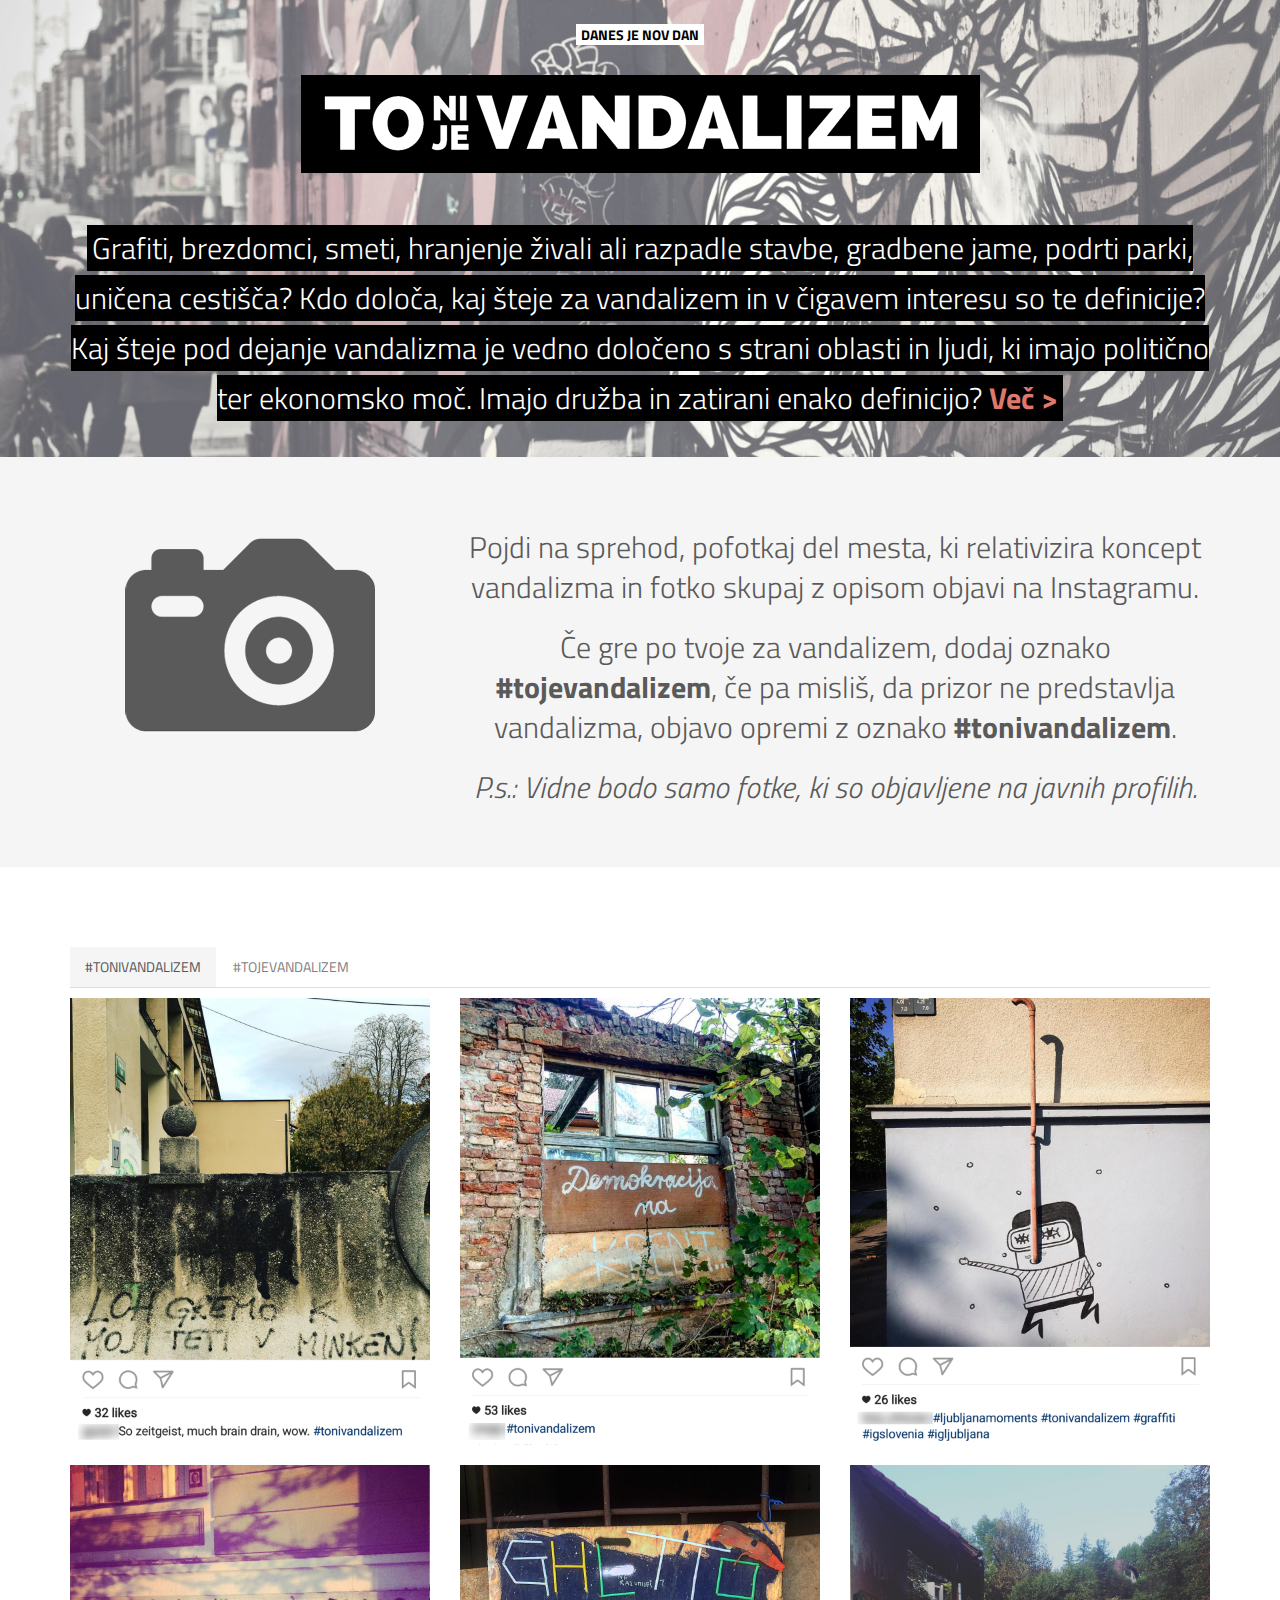
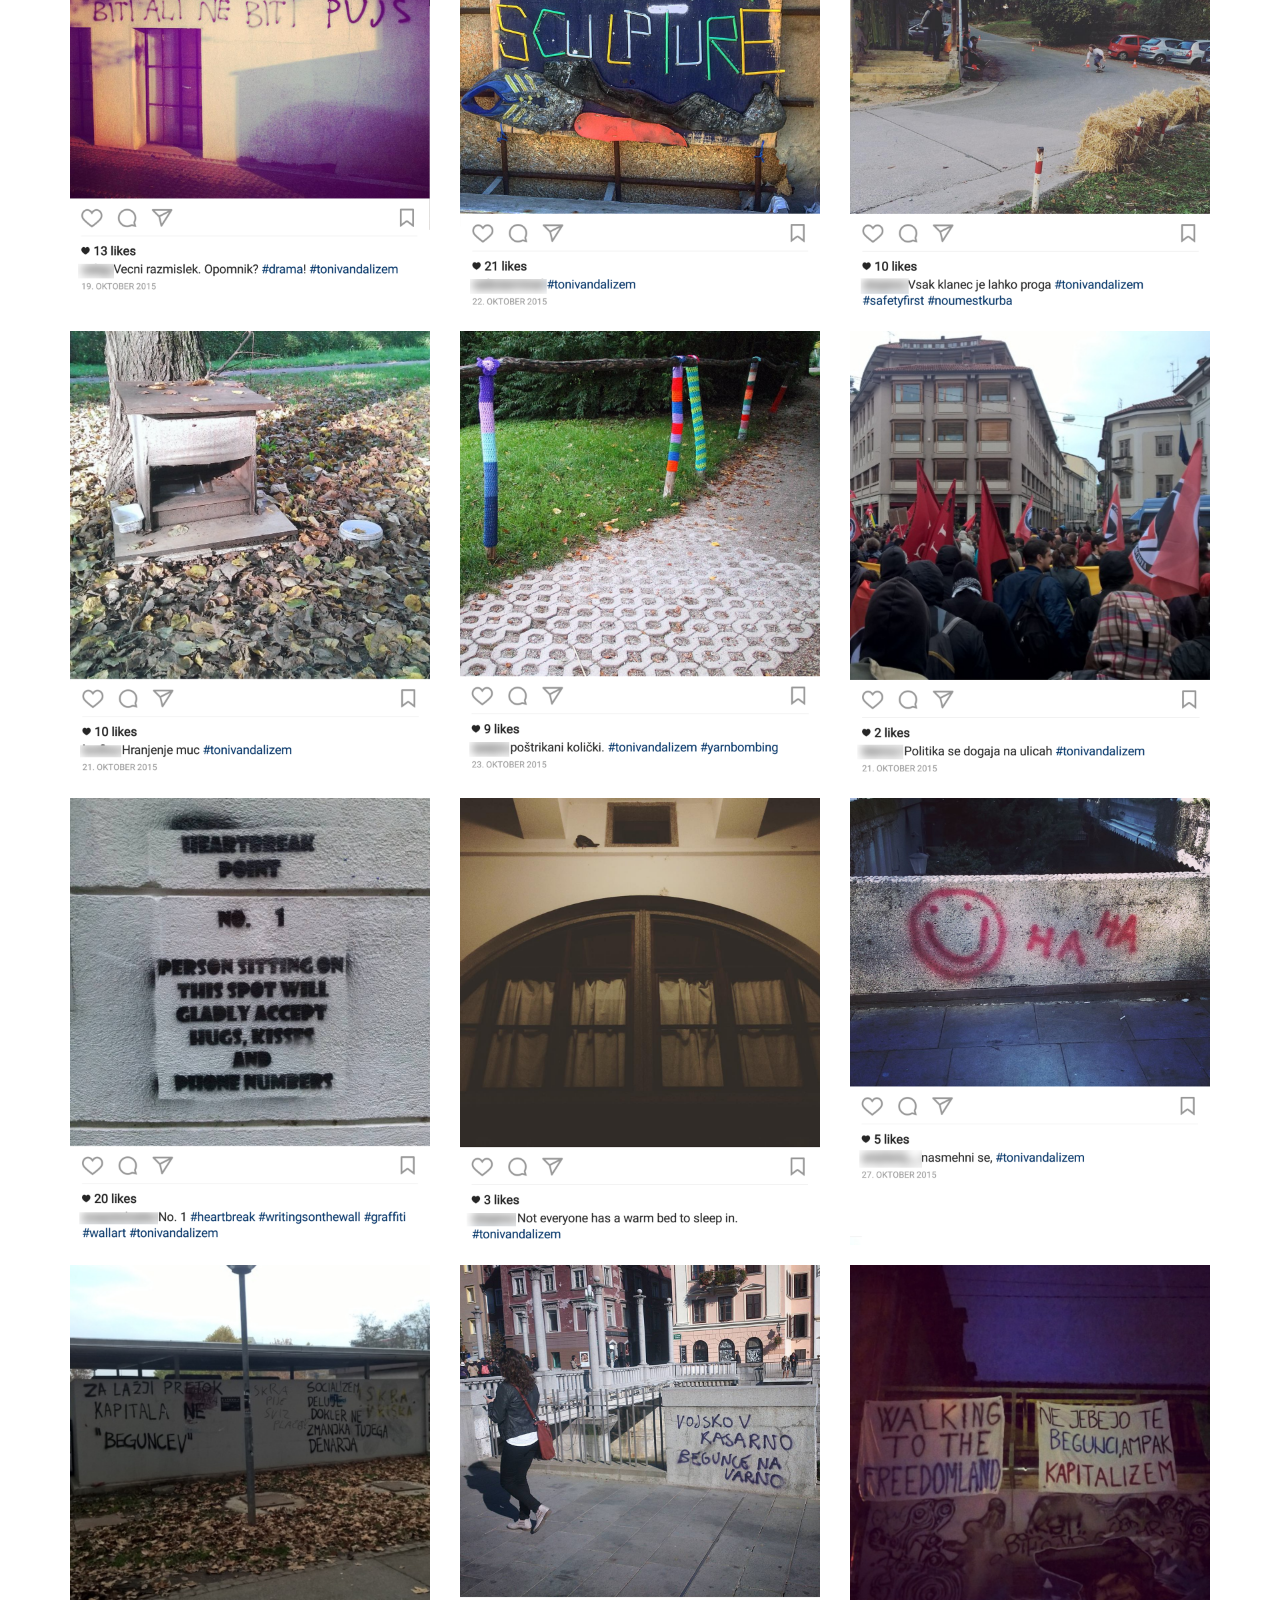
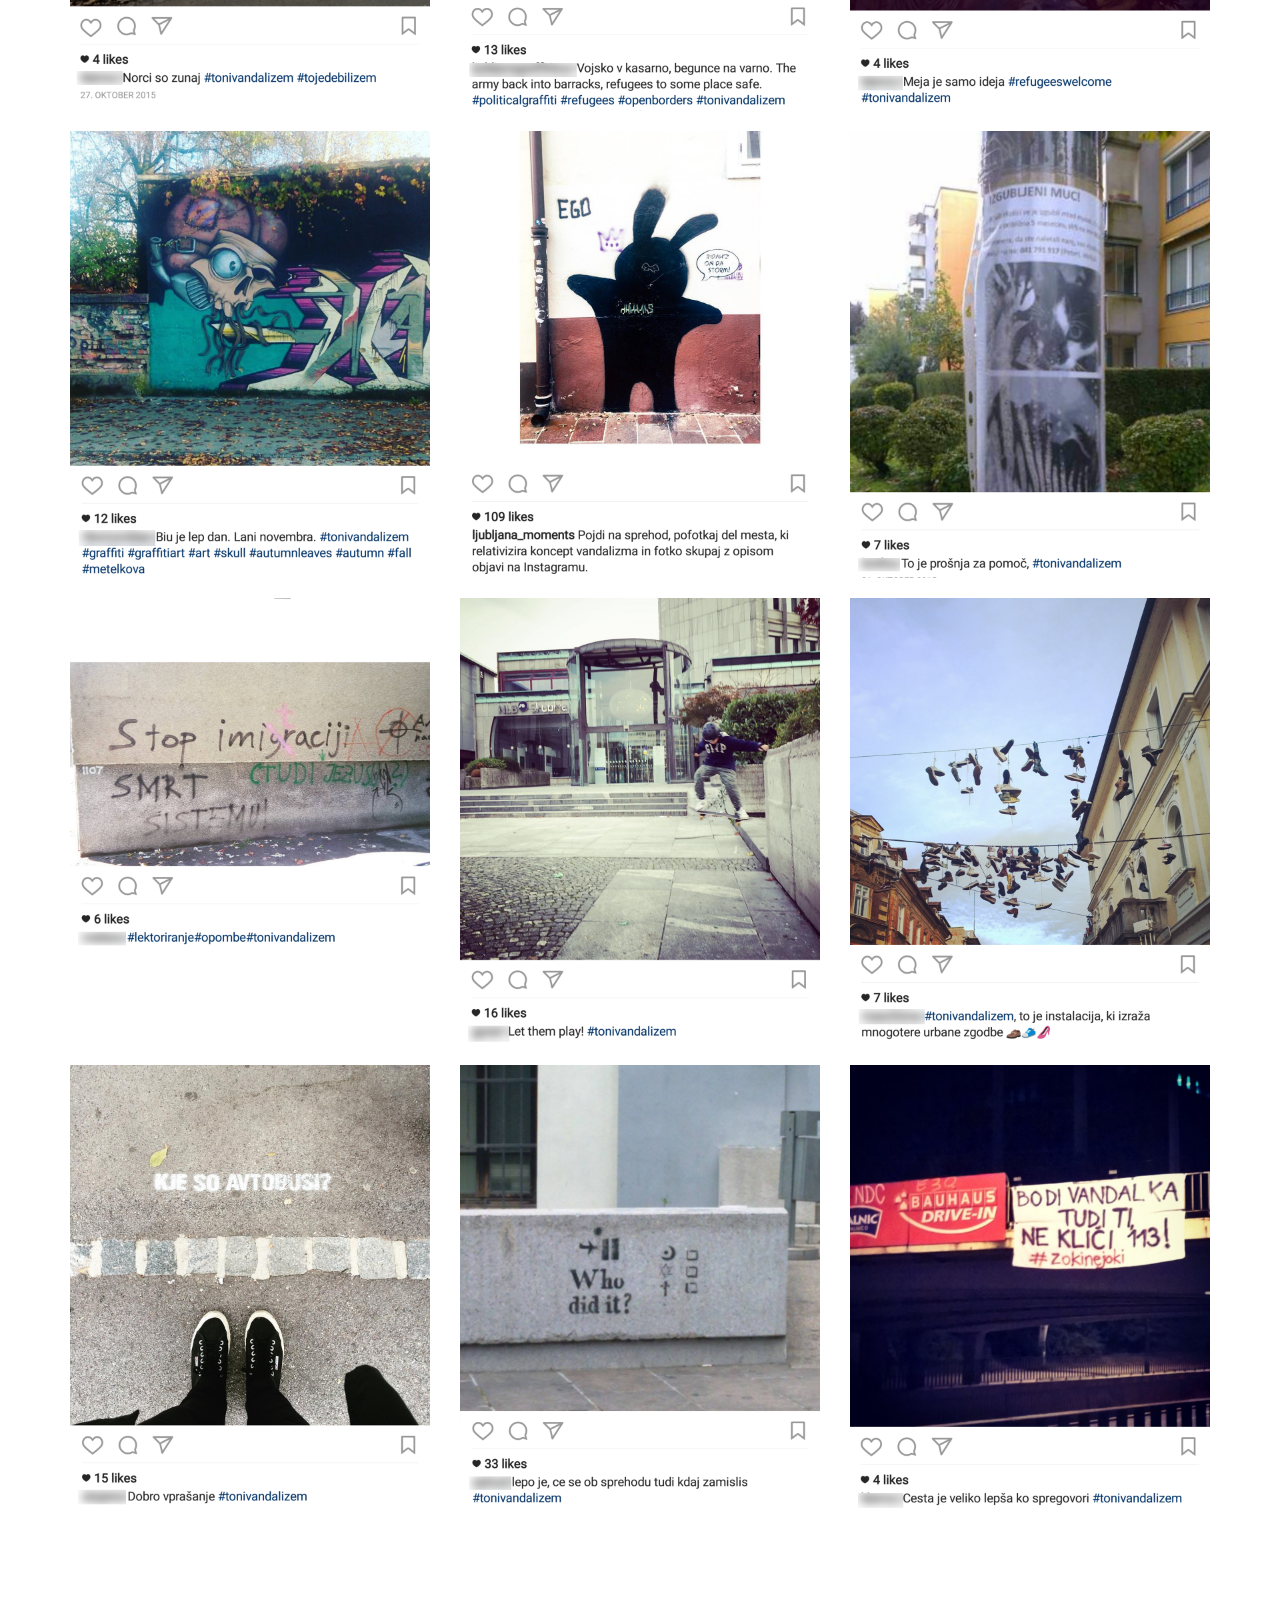
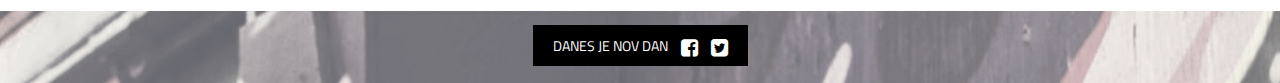
==== commit a7e99c65: "fix links for k8s" ====
--- a/index.html
+++ b/index.html
@@ -7,26 +7,26 @@
   <meta name="viewport" content="width=device-width, initial-scale=1">
   <meta name="description" content="Grafiti, brezdomci, smeti, hranjenje živali ali razpadle stavbe, gradbene jame, podrti parki, uničena cestišča? Kdo določa, kaj šteje za vandalizem in v čigavem interesu so te definicije?">
   <meta name="author" content="Danes je nov dan, Inštitut za druga vprašanja">
-  <link rel="icon" href="https://danesjenovdan.si/vandalizem/assets/img/favicon.ico">
+  <link rel="icon" href="https://vandalizem.danesjenovdan.si/assets/img/favicon.ico">
   <link rel="stylesheet" href="https://maxcdn.bootstrapcdn.com/font-awesome/4.4.0/css/font-awesome.min.css">
   <title>Je to vandalizem?</title>
 
   <meta property="og:title" content="Je to vandalizem?" />
   <meta property="og:type" content="article" />
   <meta property="og:description" content="Grafiti, brezdomci, smeti, hranjenje živali ali razpadle stavbe, gradbene jame, podrti parki, uničena cestišča? Kdo določa, kaj šteje za vandalizem in v čigavem interesu so te definicije?" />
-  <meta property="og:image" content="https://danesjenovdan.si/vandalizem/assets/img/og.png" />
+  <meta property="og:image" content="https://vandalizem.danesjenovdan.si/assets/img/og.png" />
 
   <!-- Bootstrap core CSS -->
-  <link href="https://danesjenovdan.si/vandalizem/assets/css/bootstrap.css" rel="stylesheet">
+  <link href="assets/css/bootstrap.css" rel="stylesheet">
 
   <!-- Custom styles for this template -->
-  <link href="https://danesjenovdan.si/vandalizem/assets/css/ionicons.min.css" rel="stylesheet">
-  <link href="./assets/css/style.css" rel="stylesheet">
-  <link rel="shortcut icon" href="https://danesjenovdan.si/vandalizem/assets/img/favicon.ico">
+  <link href="assets/css/ionicons.min.css" rel="stylesheet">
+  <link href="assets/css/style.css" rel="stylesheet">
+  <link rel="shortcut icon" href="assets/img/favicon.ico">
 
   <!-- IE10 viewport hack for Surface/desktop Windows 8 bug -->
   <script src="assets/js/ie10-viewport-bug-workaround.js"></script>
-  <script type="text/javascript" src="https://danesjenovdan.si/vandalizem/assets/js/instafeed.min.js"></script>
+  <script type="text/javascript" src="assets/js/instafeed.min.js"></script>
   <!-- HTML5 shim and Respond.js IE8 support of HTML5 elements and media queries -->
   <!--[if lt IE 9]>
       <script src="https://oss.maxcdn.com/html5shiv/3.7.2/html5shiv.min.js"></script>
@@ -44,7 +44,7 @@
         </div>
       </div>
       <div class="logo centered black">
-        <img src="https://danesjenovdan.si/vandalizem/assets/img/logo.png" class="img-responsive" alt="To ni/je vandalizem logotip">
+        <img src="assets/img/logo.png" class="img-responsive" alt="To ni/je vandalizem logotip">
       </div>
       <!--/logo-->
 
@@ -402,4 +402,4 @@
   </script>
 </body>
 
-</html>+</html>
